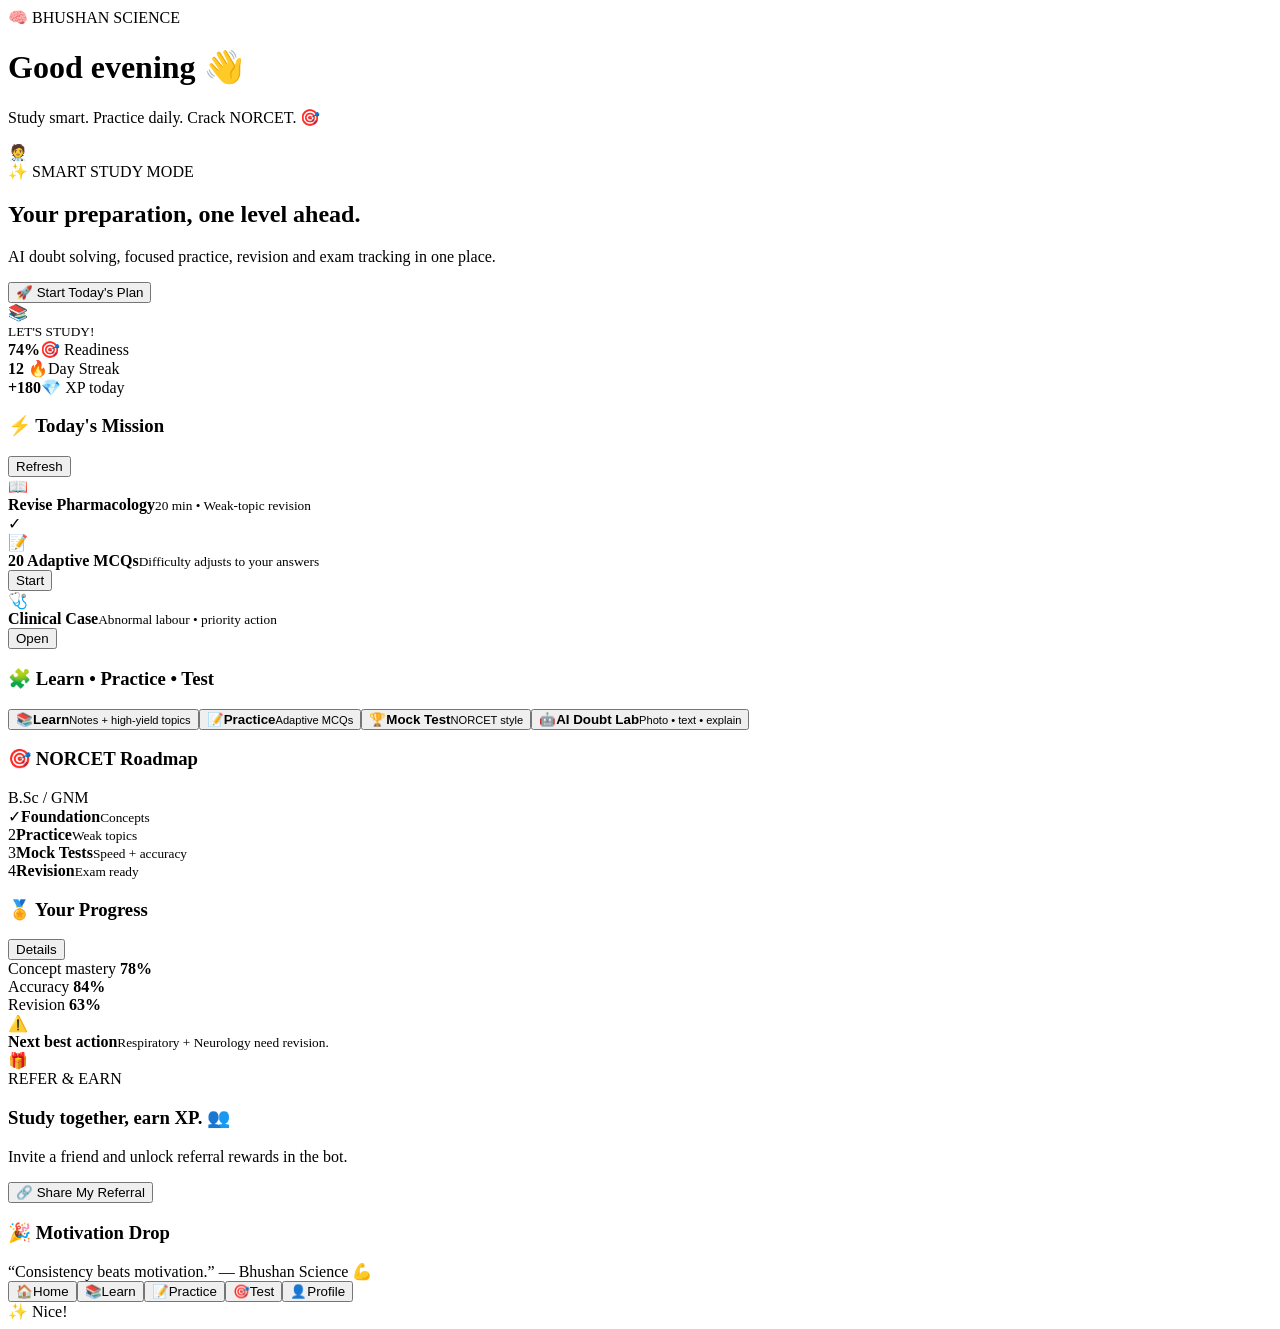
==== webapp/index.html @ 5133aa65 "feat: add advanced Mini App frontend" ====
<!doctype html><html lang="en"><head><meta charset="utf-8"><meta name="viewport" content="width=device-width,initial-scale=1,maximum-scale=1,user-scalable=no,viewport-fit=cover"><meta name="theme-color" content="#111827"><title>Bhushan Science • Smart Study</title><link rel="stylesheet" href="./style.css"><script src="https://telegram.org/js/telegram-web-app.js?63"></script></head><body>
<div class="app-shell"><header class="topbar"><div><div class="eyebrow">🧠 BHUSHAN SCIENCE</div><h1 id="hello">Good evening 👋</h1><p>Study smart. Practice daily. Crack NORCET. 🎯</p></div><div class="avatar-sticker" id="avatar">🧑‍⚕️</div></header><main>
<section class="hero card"><div class="hero-copy"><span class="pill">✨ SMART STUDY MODE</span><h2>Your preparation, <span>one level ahead.</span></h2><p>AI doubt solving, focused practice, revision and exam tracking in one place.</p><button class="primary" data-action="study">🚀 Start Today's Plan</button></div><div class="gif-wrap"><img src="https://tenor.com/n0aozzNlOo2.gif" alt="Study motivation GIF" onerror="this.style.display='none'"><div class="gif-fallback">📚<br><small>LET'S STUDY!</small></div></div></section>
<section class="stats-grid"><div class="stat card"><b>74%</b><span>🎯 Readiness</span></div><div class="stat card"><b>12 🔥</b><span>Day Streak</span></div><div class="stat card"><b id="xp">+180</b><span>💎 XP today</span></div></section>
<section class="section"><div class="section-title"><h3>⚡ Today's Mission</h3><button class="link" data-action="refresh">Refresh</button></div><div class="mission card"><div class="mission-row"><span>📖</span><div><b>Revise Pharmacology</b><small>20 min • Weak-topic revision</small></div><span class="check">✓</span></div><div class="progress"><i style="width:62%"></i></div><div class="mission-row"><span>📝</span><div><b>20 Adaptive MCQs</b><small>Difficulty adjusts to your answers</small></div><button class="mini" data-action="practice">Start</button></div><div class="mission-row"><span>🩺</span><div><b>Clinical Case</b><small>Abnormal labour • priority action</small></div><button class="mini" data-action="case">Open</button></div></div></section>
<section class="section"><div class="section-title"><h3>🧩 Learn • Practice • Test</h3></div><div class="feature-grid"><button class="feature card" data-action="learn"><span>📚</span><b>Learn</b><small>Notes + high-yield topics</small></button><button class="feature card" data-action="practice"><span>📝</span><b>Practice</b><small>Adaptive MCQs</small></button><button class="feature card" data-action="test"><span>🏆</span><b>Mock Test</b><small>NORCET style</small></button><button class="feature card" data-action="ai"><span>🤖</span><b>AI Doubt Lab</b><small>Photo • text • explain</small></button></div></section>
<section class="section"><div class="section-title"><h3>🎯 NORCET Roadmap</h3><span class="pill green">B.Sc / GNM</span></div><div class="roadmap card"><div><span class="done">✓</span><b>Foundation</b><small>Concepts</small></div><div><span class="active">2</span><b>Practice</b><small>Weak topics</small></div><div><span>3</span><b>Mock Tests</b><small>Speed + accuracy</small></div><div><span>4</span><b>Revision</b><small>Exam ready</small></div></div></section>
<section class="section"><div class="section-title"><h3>🏅 Your Progress</h3><button class="link" data-action="analytics">Details</button></div><div class="analytics card"><div><label>Concept mastery <b>78%</b></label><div class="progress"><i style="width:78%"></i></div></div><div><label>Accuracy <b>84%</b></label><div class="progress"><i style="width:84%"></i></div></div><div><label>Revision <b>63%</b></label><div class="progress"><i style="width:63%"></i></div></div><div class="weak"><span>⚠️</span><div><b>Next best action</b><small>Respiratory + Neurology need revision.</small></div></div></div></section>
<section class="section"><div class="referral card"><div class="sticker">🎁</div><div><span class="pill gold">REFER & EARN</span><h3>Study together, earn XP. 👥</h3><p>Invite a friend and unlock referral rewards in the bot.</p><button class="primary" data-action="refer">🔗 Share My Referral</button></div></div></section>
<section class="section"><div class="section-title"><h3>🎉 Motivation Drop</h3></div><div class="quote card">“Consistency beats motivation.” <span>— Bhushan Science 💪</span></div></section></main>
<nav class="bottom-nav"><button class="nav active" data-tab="home">🏠<span>Home</span></button><button class="nav" data-tab="learn">📚<span>Learn</span></button><button class="nav" data-tab="practice">📝<span>Practice</span></button><button class="nav" data-tab="test">🎯<span>Test</span></button><button class="nav" data-tab="profile">👤<span>Profile</span></button></nav></div><div id="toast" class="toast">✨ Nice!</div><script src="./app.js"></script></body></html>
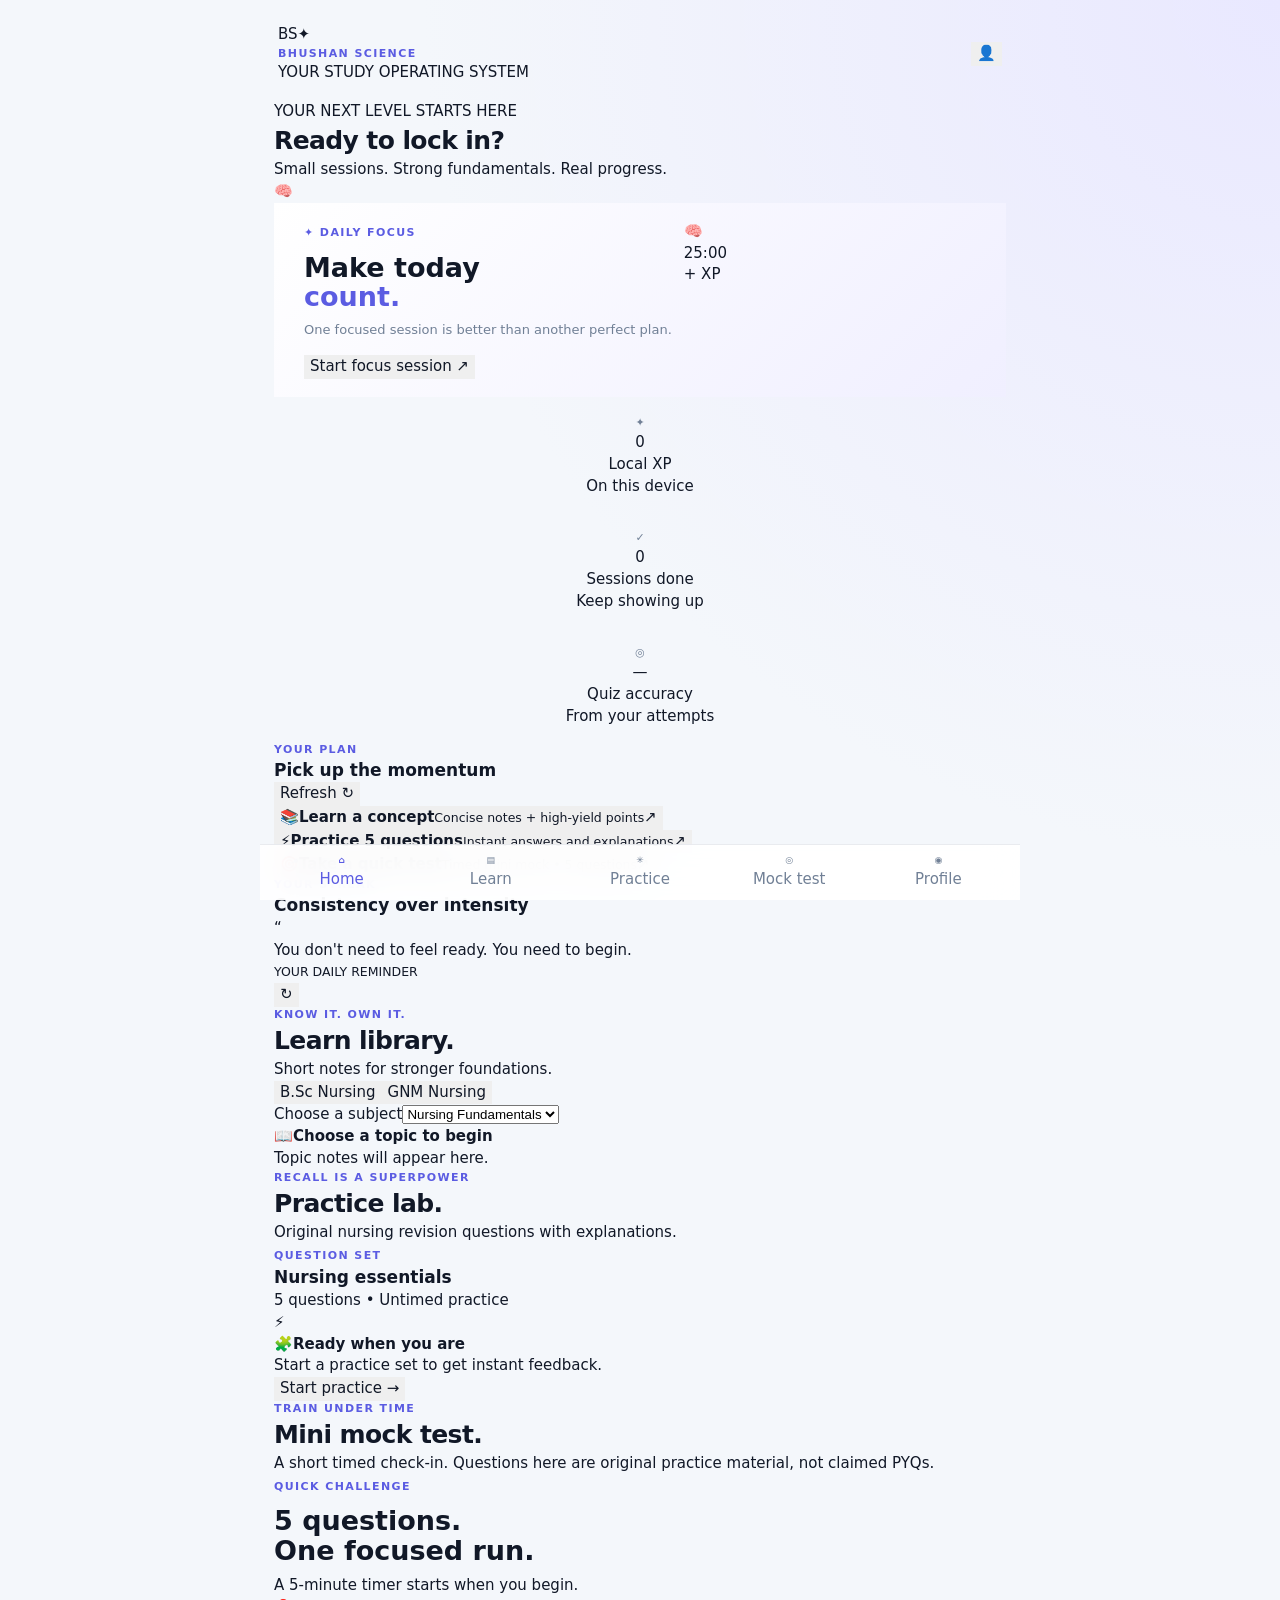
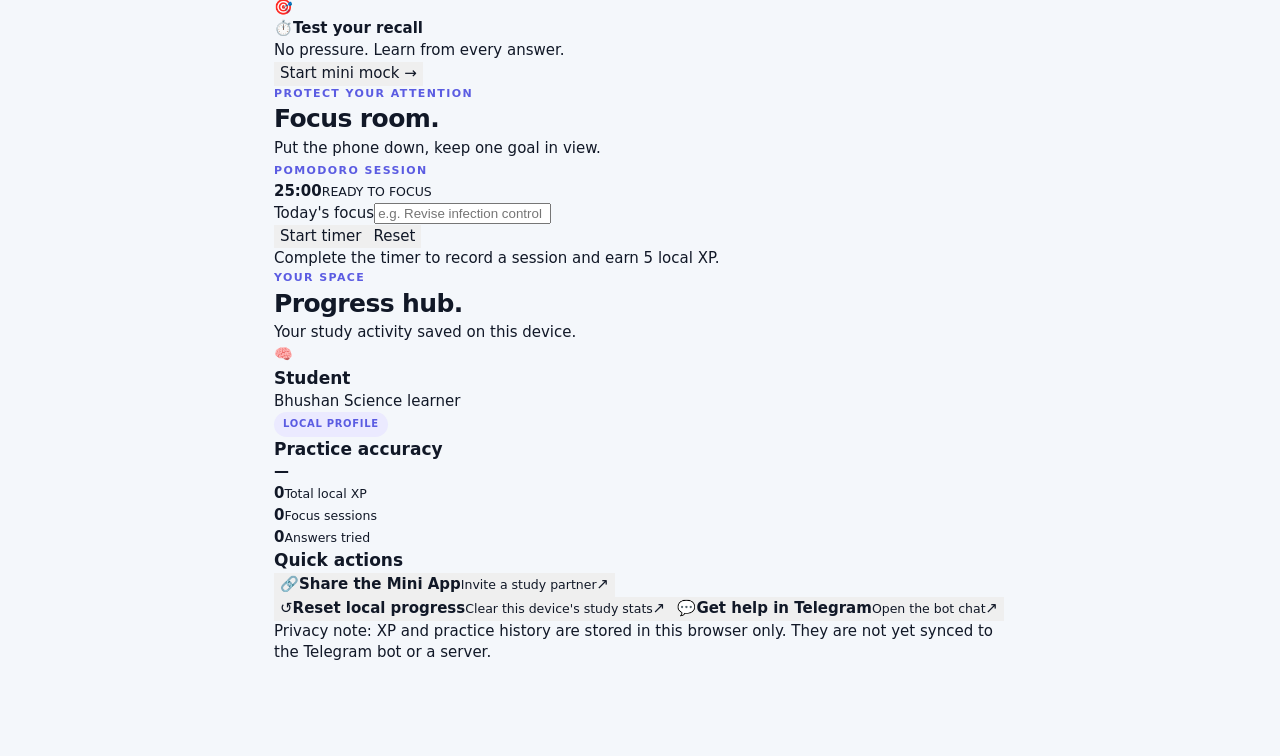
==== commit 7ad907f1: "Redesign Mini App structure for dark English study dashboard" ====
--- a/webapp/index.html
+++ b/webapp/index.html
@@ -1,11 +1,87 @@
-<!doctype html><html lang="en"><head><meta charset="utf-8"><meta name="viewport" content="width=device-width,initial-scale=1,maximum-scale=1,user-scalable=no,viewport-fit=cover"><meta name="theme-color" content="#111827"><title>Bhushan Science • Smart Study</title><link rel="stylesheet" href="./style.css"><script src="https://telegram.org/js/telegram-web-app.js?63"></script></head><body>
-<div class="app-shell"><header class="topbar"><div><div class="eyebrow">🧠 BHUSHAN SCIENCE</div><h1 id="hello">Good evening 👋</h1><p>Study smart. Practice daily. Crack NORCET. 🎯</p></div><div class="avatar-sticker" id="avatar">🧑‍⚕️</div></header><main>
-<section class="hero card"><div class="hero-copy"><span class="pill">✨ SMART STUDY MODE</span><h2>Your preparation, <span>one level ahead.</span></h2><p>AI doubt solving, focused practice, revision and exam tracking in one place.</p><button class="primary" data-action="study">🚀 Start Today's Plan</button></div><div class="gif-wrap"><img src="https://tenor.com/n0aozzNlOo2.gif" alt="Study motivation GIF" onerror="this.style.display='none'"><div class="gif-fallback">📚<br><small>LET'S STUDY!</small></div></div></section>
-<section class="stats-grid"><div class="stat card"><b>74%</b><span>🎯 Readiness</span></div><div class="stat card"><b>12 🔥</b><span>Day Streak</span></div><div class="stat card"><b id="xp">+180</b><span>💎 XP today</span></div></section>
-<section class="section"><div class="section-title"><h3>⚡ Today's Mission</h3><button class="link" data-action="refresh">Refresh</button></div><div class="mission card"><div class="mission-row"><span>📖</span><div><b>Revise Pharmacology</b><small>20 min • Weak-topic revision</small></div><span class="check">✓</span></div><div class="progress"><i style="width:62%"></i></div><div class="mission-row"><span>📝</span><div><b>20 Adaptive MCQs</b><small>Difficulty adjusts to your answers</small></div><button class="mini" data-action="practice">Start</button></div><div class="mission-row"><span>🩺</span><div><b>Clinical Case</b><small>Abnormal labour • priority action</small></div><button class="mini" data-action="case">Open</button></div></div></section>
-<section class="section"><div class="section-title"><h3>🧩 Learn • Practice • Test</h3></div><div class="feature-grid"><button class="feature card" data-action="learn"><span>📚</span><b>Learn</b><small>Notes + high-yield topics</small></button><button class="feature card" data-action="practice"><span>📝</span><b>Practice</b><small>Adaptive MCQs</small></button><button class="feature card" data-action="test"><span>🏆</span><b>Mock Test</b><small>NORCET style</small></button><button class="feature card" data-action="ai"><span>🤖</span><b>AI Doubt Lab</b><small>Photo • text • explain</small></button></div></section>
-<section class="section"><div class="section-title"><h3>🎯 NORCET Roadmap</h3><span class="pill green">B.Sc / GNM</span></div><div class="roadmap card"><div><span class="done">✓</span><b>Foundation</b><small>Concepts</small></div><div><span class="active">2</span><b>Practice</b><small>Weak topics</small></div><div><span>3</span><b>Mock Tests</b><small>Speed + accuracy</small></div><div><span>4</span><b>Revision</b><small>Exam ready</small></div></div></section>
-<section class="section"><div class="section-title"><h3>🏅 Your Progress</h3><button class="link" data-action="analytics">Details</button></div><div class="analytics card"><div><label>Concept mastery <b>78%</b></label><div class="progress"><i style="width:78%"></i></div></div><div><label>Accuracy <b>84%</b></label><div class="progress"><i style="width:84%"></i></div></div><div><label>Revision <b>63%</b></label><div class="progress"><i style="width:63%"></i></div></div><div class="weak"><span>⚠️</span><div><b>Next best action</b><small>Respiratory + Neurology need revision.</small></div></div></div></section>
-<section class="section"><div class="referral card"><div class="sticker">🎁</div><div><span class="pill gold">REFER & EARN</span><h3>Study together, earn XP. 👥</h3><p>Invite a friend and unlock referral rewards in the bot.</p><button class="primary" data-action="refer">🔗 Share My Referral</button></div></div></section>
-<section class="section"><div class="section-title"><h3>🎉 Motivation Drop</h3></div><div class="quote card">“Consistency beats motivation.” <span>— Bhushan Science 💪</span></div></section></main>
-<nav class="bottom-nav"><button class="nav active" data-tab="home">🏠<span>Home</span></button><button class="nav" data-tab="learn">📚<span>Learn</span></button><button class="nav" data-tab="practice">📝<span>Practice</span></button><button class="nav" data-tab="test">🎯<span>Test</span></button><button class="nav" data-tab="profile">👤<span>Profile</span></button></nav></div><div id="toast" class="toast">✨ Nice!</div><script src="./app.js"></script></body></html>+<!doctype html>
+<html lang="en">
+<head>
+  <meta charset="utf-8">
+  <meta name="viewport" content="width=device-width,initial-scale=1,viewport-fit=cover">
+  <meta name="theme-color" content="#090b14">
+  <meta name="description" content="Bhushan Science — focused nursing study, practice and revision.">
+  <title>Bhushan Science • Study OS</title>
+  <link rel="preconnect" href="https://fonts.googleapis.com">
+  <link rel="preconnect" href="https://fonts.gstatic.com" crossorigin>
+  <link href="https://fonts.googleapis.com/css2?family=DM+Sans:wght@400;500;600;700&family=Space+Grotesk:wght@500;600;700&display=swap" rel="stylesheet">
+  <link rel="stylesheet" href="./style.css">
+  <script src="https://telegram.org/js/telegram-web-app.js?63"></script>
+</head>
+<body>
+  <div class="ambient ambient-one"></div><div class="ambient ambient-two"></div>
+  <div class="app-shell">
+    <header class="topbar">
+      <div class="brand"><div class="brand-mark">BS<span>✦</span></div><div><div class="eyebrow">BHUSHAN SCIENCE <span class="live-dot"></span></div><div class="brand-sub">YOUR STUDY OPERATING SYSTEM</div></div></div>
+      <button class="icon-button" id="profile-shortcut" aria-label="Open profile">👤</button>
+    </header>
+    <main>
+      <section class="view active" id="view-home" data-view="home">
+        <div class="welcome-row"><div><p class="muted small" id="today-label">YOUR NEXT LEVEL STARTS HERE</p><h1 id="hello">Ready to lock in?</h1><p class="muted welcome-copy">Small sessions. Strong fundamentals. Real progress.</p></div><div class="avatar" id="avatar">🧠</div></div>
+        <section class="hero panel">
+          <div class="hero-glow"></div><div class="hero-content"><span class="eyebrow accent">✦ DAILY FOCUS</span><h2>Make today<br><span>count.</span></h2><p>One focused session is better than another perfect plan.</p><button class="button button-primary" data-action="focus">Start focus session <span>↗</span></button></div>
+          <div class="hero-art" aria-hidden="true"><div class="orbit orbit-a"></div><div class="orbit orbit-b"></div><div class="brain">🧠</div><div class="art-chip chip-one">25:00</div><div class="art-chip chip-two">+ XP</div></div>
+        </section>
+        <div class="stat-grid">
+          <article class="stat panel"><span class="stat-icon purple">✦</span><div class="stat-value" id="xp-stat">0</div><div class="stat-label">Local XP</div><div class="stat-foot">On this device</div></article>
+          <article class="stat panel"><span class="stat-icon green">✓</span><div class="stat-value" id="sessions-stat">0</div><div class="stat-label">Sessions done</div><div class="stat-foot">Keep showing up</div></article>
+          <article class="stat panel"><span class="stat-icon orange">◎</span><div class="stat-value" id="accuracy-stat">—</div><div class="stat-label">Quiz accuracy</div><div class="stat-foot">From your attempts</div></article>
+        </div>
+        <section class="section-block">
+          <div class="section-heading"><div><p class="eyebrow accent">YOUR PLAN</p><h3>Pick up the momentum</h3></div><button class="text-button" data-action="refresh">Refresh ↻</button></div>
+          <div class="task-list panel">
+            <button class="task-row" data-action="learn"><span class="task-icon">📚</span><span class="task-copy"><strong>Learn a concept</strong><small>Concise notes + high-yield points</small></span><span class="task-arrow">↗</span></button>
+            <button class="task-row" data-action="practice"><span class="task-icon">⚡</span><span class="task-copy"><strong>Practice 5 questions</strong><small>Instant answers and explanations</small></span><span class="task-arrow">↗</span></button>
+            <button class="task-row" data-action="test"><span class="task-icon">🎯</span><span class="task-copy"><strong>Take a quick test</strong><small>Timed mini mock • 5 questions</small></span><span class="task-arrow">↗</span></button>
+          </div>
+        </section>
+        <section class="section-block">
+          <div class="section-heading"><div><p class="eyebrow accent">YOUR STREAK</p><h3>Consistency over intensity</h3></div></div>
+          <div class="week-panel panel" id="week-panel" aria-label="Study activity this week"></div>
+        </section>
+        <section class="quote-panel panel"><span class="quote-mark">“</span><div><p id="quote-text">You don't need to feel ready. You need to begin.</p><small>YOUR DAILY REMINDER</small></div><button class="icon-button compact" id="new-quote" aria-label="New quote">↻</button></section>
+      </section>
+
+      <section class="view" id="view-learn" data-view="learn">
+        <div class="page-heading"><p class="eyebrow accent">KNOW IT. OWN IT.</p><h1>Learn library<span class="title-period">.</span></h1><p class="muted">Short notes for stronger foundations.</p></div>
+        <div class="filter-row" role="group" aria-label="Course"><button class="filter active" data-course="bsc">B.Sc Nursing</button><button class="filter" data-course="gnm">GNM Nursing</button></div>
+        <label class="field-label" for="subject-select">Choose a subject</label><select id="subject-select" class="select-field"><option value="fundamentals">Nursing Fundamentals</option><option value="anatomy">Anatomy & Physiology</option><option value="pharmacology">Pharmacology</option><option value="community">Community Health</option></select>
+        <div class="topic-list" id="topic-list"></div>
+        <div class="note-panel panel" id="lesson-panel"><div class="empty-state"><span>📖</span><strong>Choose a topic to begin</strong><p>Topic notes will appear here.</p></div></div>
+      </section>
+
+      <section class="view" id="view-practice" data-view="practice">
+        <div class="page-heading"><p class="eyebrow accent">RECALL IS A SUPERPOWER</p><h1>Practice lab<span class="title-period">.</span></h1><p class="muted">Original nursing revision questions with explanations.</p></div>
+        <div class="practice-summary panel"><div><span class="eyebrow">QUESTION SET</span><h3 id="quiz-title">Nursing essentials</h3><p class="muted small" id="quiz-subtitle">5 questions • Untimed practice</p></div><span class="practice-emoji">⚡</span></div>
+        <div class="quiz-card panel" id="quiz-card"><div class="empty-state"><span>🧩</span><strong>Ready when you are</strong><p>Start a practice set to get instant feedback.</p><button class="button button-primary" data-action="practice-start">Start practice <span>→</span></button></div></div>
+      </section>
+
+      <section class="view" id="view-test" data-view="test">
+        <div class="page-heading"><p class="eyebrow accent">TRAIN UNDER TIME</p><h1>Mini mock test<span class="title-period">.</span></h1><p class="muted">A short timed check-in. Questions here are original practice material, not claimed PYQs.</p></div>
+        <div class="test-banner panel"><div><span class="eyebrow">QUICK CHALLENGE</span><h2>5 questions.<br>One focused run.</h2><p class="muted">A 5-minute timer starts when you begin.</p></div><div class="test-target">🎯</div></div>
+        <div class="quiz-card panel" id="test-card"><div class="empty-state"><span>⏱️</span><strong>Test your recall</strong><p>No pressure. Learn from every answer.</p><button class="button button-primary" data-action="test-start">Start mini mock <span>→</span></button></div></div>
+      </section>
+
+      <section class="view" id="view-focus" data-view="focus">
+        <div class="page-heading"><p class="eyebrow accent">PROTECT YOUR ATTENTION</p><h1>Focus room<span class="title-period">.</span></h1><p class="muted">Put the phone down, keep one goal in view.</p></div>
+        <div class="focus-panel panel"><span class="eyebrow">POMODORO SESSION</span><div class="timer-ring" id="timer-ring"><div><strong id="timer-display">25:00</strong><small id="timer-status">READY TO FOCUS</small></div></div><label class="field-label" for="focus-goal">Today's focus</label><input id="focus-goal" class="select-field" maxlength="100" placeholder="e.g. Revise infection control"><div class="timer-controls"><button class="button button-primary" id="timer-start">Start timer</button><button class="button button-secondary" id="timer-reset">Reset</button></div><p class="muted small center" id="focus-hint">Complete the timer to record a session and earn 5 local XP.</p></div>
+      </section>
+
+      <section class="view" id="view-profile" data-view="profile">
+        <div class="page-heading"><p class="eyebrow accent">YOUR SPACE</p><h1>Progress hub<span class="title-period">.</span></h1><p class="muted">Your study activity saved on this device.</p></div>
+        <div class="profile-card panel"><div class="profile-avatar" id="profile-avatar">🧠</div><div><h3 id="profile-name">Student</h3><p class="muted small">Bhushan Science learner</p></div><span class="pill">LOCAL PROFILE</span></div>
+        <div class="progress-panel panel"><div class="section-heading"><h3>Practice accuracy</h3><strong id="profile-accuracy">—</strong></div><div class="progress-track"><i id="accuracy-bar" style="width:0%"></i></div><div class="profile-metrics"><div><strong id="profile-xp">0</strong><small>Total local XP</small></div><div><strong id="profile-sessions">0</strong><small>Focus sessions</small></div><div><strong id="profile-answered">0</strong><small>Answers tried</small></div></div></div>
+        <div class="section-block"><div class="section-heading"><h3>Quick actions</h3></div><div class="task-list panel"><button class="task-row" data-action="refer"><span class="task-icon">🔗</span><span class="task-copy"><strong>Share the Mini App</strong><small>Invite a study partner</small></span><span class="task-arrow">↗</span></button><button class="task-row" data-action="reset-progress"><span class="task-icon">↺</span><span class="task-copy"><strong>Reset local progress</strong><small>Clear this device's study stats</small></span><span class="task-arrow">↗</span></button><button class="task-row" data-action="help"><span class="task-icon">💬</span><span class="task-copy"><strong>Get help in Telegram</strong><small>Open the bot chat</small></span><span class="task-arrow">↗</span></button></div></div>
+        <p class="privacy-note">Privacy note: XP and practice history are stored in this browser only. They are not yet synced to the Telegram bot or a server.</p>
+      </section>
+    </main>
+    <nav class="bottom-nav" aria-label="Main navigation"><button class="nav active" data-tab="home"><span>⌂</span><small>Home</small></button><button class="nav" data-tab="learn"><span>▤</span><small>Learn</small></button><button class="nav" data-tab="practice"><span>✳</span><small>Practice</small></button><button class="nav" data-tab="test"><span>◎</span><small>Mock test</small></button><button class="nav" data-tab="profile"><span>◉</span><small>Profile</small></button></nav>
+  </div>
+  <div id="toast" class="toast" role="status" aria-live="polite"></div>
+  <script src="./app.js"></script>
+</body>
+</html>
--- a/webapp/style.css
+++ b/webapp/style.css
@@ -0,0 +1 @@
+:root{--bg:var(--tg-theme-bg-color,#f4f7fb);--card:var(--tg-theme-secondary-bg-color,#fff);--text:var(--tg-theme-text-color,#111827);--muted:var(--tg-theme-hint-color,#718096);--accent:#5b5ce2;--accent2:#7c3aed;--green:#16a34a;--line:rgba(100,116,139,.14)}*{box-sizing:border-box}body{margin:0;background:radial-gradient(circle at 100% 0,#e9e8ff 0,transparent 32%),var(--bg);color:var(--text);font:15px/1.45 system-ui,-apple-system,BlinkMacSystemFont,"Segoe UI",sans-serif}button{font:inherit;border:0;color:inherit}.app-shell{max-width:760px;margin:auto;padding:18px 14px 92px}.topbar{display:flex;justify-content:space-between;align-items:center;gap:12px;padding:6px 4px 18px}.eyebrow{font-size:11px;font-weight:900;letter-spacing:1.4px;color:var(--accent)}h1,h2,h3,p{margin:0}h1{font-size:25px;letter-spacing:-.6px}h2{font-size:27px;line-height:1.08;margin:10px 0}h2 span{color:var(--accent)}h3{font-size:17px}.topbar p{color:var(--muted);margin-top:5px;font-size:13px}.avatar-sticker,.sticker{width:52px;height:52px;display:grid;place-items:center;border-radius:18px;background:linear-gradient(135deg,#eeeaff,#fff);font-size:29px;box-shadow:0 8px 22px #5b5ce222}.card{background:color-mix(in srgb,var(--card) 94%,transparent);border:1px solid var(--line);border-radius:22px;box-shadow:0 10px 30px rgba(30,41,59,.06)}.hero{padding:18px;display:flex;gap:12px;overflow:hidden;background:linear-gradient(135deg,#fff,#f0efff)}.hero-copy{flex:1}.hero p{color:var(--muted);margin:9px 0 15px;font-size:13px}.pill{display:inline-flex;padding:5px 9px;border-radius:99px;background:#ebeaff;color:var(--accent);font-size:10px;font-weight:900;letter-spacing:.7px}.pill.green{background:#dcfce7;color:#15803d}.pill.gold{background:#fff3cf;color:#a16207}.primary{background:linear-gradient(135deg,var(--accent),var(--accent2));color:#fff;padding:11px 14px;border-radius:13px;font-weight:800;box-shadow:0 8px 18px #5b5ce233}.mini{background:#eef2ff;color:#4f46e5;padding:8px 10px;border-radius:11px;font-weight:800}.gif-wrap{width:108px;min-width:108px;height:145px;border-radius:18px;overflow:hidden;background:#eeeaff;display:grid;place-items:center}.gif-wrap img{width:100%;height:100%;object-fit:cover}.gif-fallback{font-size:42px;text-align:center}.gif-fallback small{font-size:9px;font-weight:900}.stats-grid{display:grid;grid-template-columns:repeat(3,1fr);gap:9px;margin:12px 0}.stat{padding:14px 10px;text-align:center}.stat b{font-size:20px;display:block}.stat span{font-size:11px;color:var(--muted)}.section{margin-top:19px}.section-title{display:flex;justify-content:space-between;align-items:center;margin:0 2px 9px}.link{background:none;color:var(--accent);font-weight:800;font-size:12px}.mission{padding:13px}.mission-row{display:flex;align-items:center;gap:10px;padding:10px 2px}.mission-row>span:first-child{font-size:23px;width:30px}.mission-row div{flex:1}.mission-row b{display:block;font-size:13px}.mission-row small,.feature small,.roadmap small,.weak small{display:block;color:var(--muted);font-size:11px}.check{color:var(--green);font-weight:900}.progress{height:7px;border-radius:99px;background:#e7eaf0;overflow:hidden}.progress i{display:block;height:100%;border-radius:99px;background:linear-gradient(90deg,var(--accent),#9b5cff)}.feature-grid{display:grid;grid-template-columns:1fr 1fr;gap:10px}.feature{padding:15px;text-align:left}.feature span{font-size:25px;display:block;margin-bottom:8px}.roadmap{display:grid;grid-template-columns:repeat(4,1fr);padding:15px 8px;gap:4px}.roadmap>div{text-align:center}.roadmap span{display:grid;place-items:center;width:34px;height:34px;margin:0 auto 7px;border-radius:50%;background:#eef2f7;color:var(--muted);font-weight:900}.roadmap .done{background:#dcfce7;color:var(--green)}.roadmap .active{background:#e9e8ff;color:var(--accent)}.analytics{padding:15px}.analytics>div:not(.weak){margin-bottom:12px}.analytics label{display:flex;justify-content:space-between;font-size:12px;margin-bottom:5px}.weak{display:flex;gap:9px;padding:10px;border-radius:14px;background:#fff7ed}.weak span{font-size:20px}.referral{display:flex;gap:13px;padding:17px;background:linear-gradient(135deg,#fff8e5,#fff)}.referral h3{margin:7px 0 4px}.referral p{font-size:12px;color:var(--muted);margin-bottom:11px}.quote{padding:18px;font-size:16px;font-weight:800}.quote span{display:block;font-size:11px;color:var(--muted);margin-top:8px}.bottom-nav{position:fixed;left:50%;bottom:0;transform:translateX(-50%);width:min(760px,100%);display:grid;grid-template-columns:repeat(5,1fr);padding:8px 7px calc(8px + env(safe-area-inset-bottom));background:color-mix(in srgb,var(--card) 92%,transparent);backdrop-filter:blur(16px);border-top:1px solid var(--line);z-index:5}.nav{background:none;display:grid;gap:2px;place-items:center;color:var(--muted);font-size:18px}.nav span{font-size:9px;font-weight:700}.nav.active{color:var(--accent)}.toast{position:fixed;left:50%;bottom:84px;transform:translate(-50%,15px);background:#111827;color:#fff;padding:10px 15px;border-radius:99px;font-size:12px;opacity:0;pointer-events:none;transition:.25s;z-index:8}.toast.show{opacity:1;transform:translate(-50%,0)}@media(max-width:390px){h2{font-size:23px}.gif-wrap{width:88px;min-width:88px;height:128px}.roadmap small{font-size:9px}}
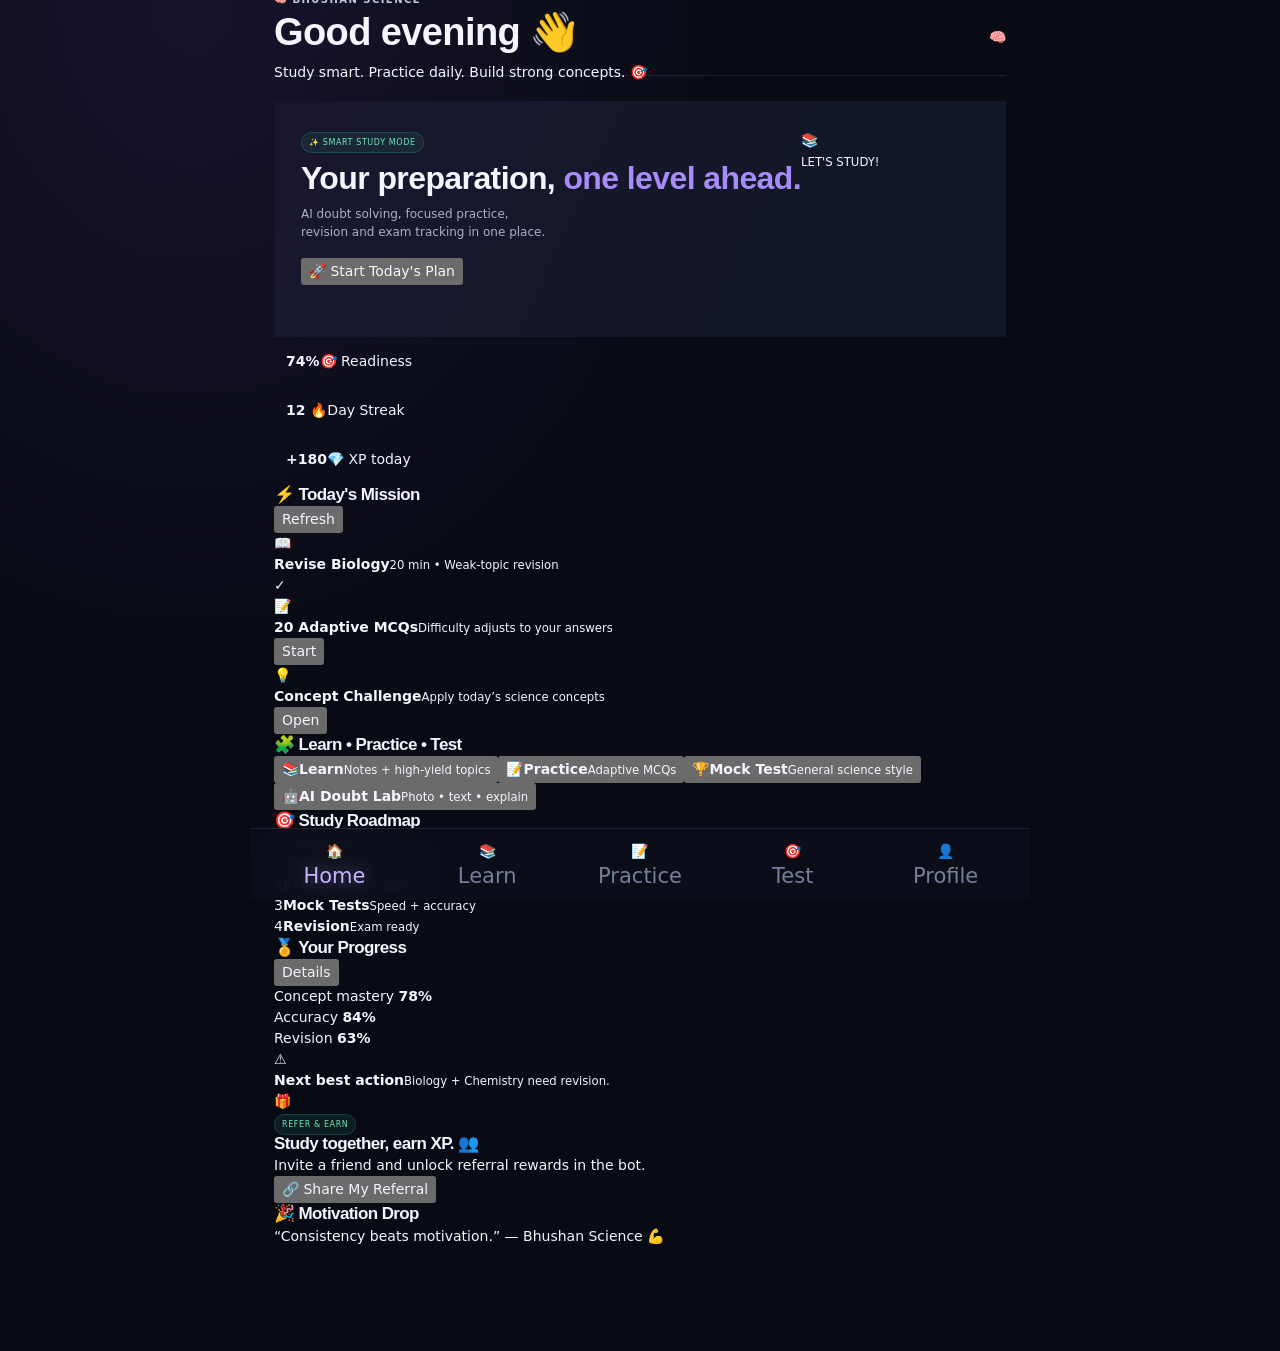
==== commit b10b0f7d: "Remove nursing references from Mini App and project docs" ====
--- a/webapp/index.html
+++ b/webapp/index.html
@@ -1,87 +1,11 @@
-<!doctype html>
-<html lang="en">
-<head>
-  <meta charset="utf-8">
-  <meta name="viewport" content="width=device-width,initial-scale=1,viewport-fit=cover">
-  <meta name="theme-color" content="#090b14">
-  <meta name="description" content="Bhushan Science — focused nursing study, practice and revision.">
-  <title>Bhushan Science • Study OS</title>
-  <link rel="preconnect" href="https://fonts.googleapis.com">
-  <link rel="preconnect" href="https://fonts.gstatic.com" crossorigin>
-  <link href="https://fonts.googleapis.com/css2?family=DM+Sans:wght@400;500;600;700&family=Space+Grotesk:wght@500;600;700&display=swap" rel="stylesheet">
-  <link rel="stylesheet" href="./style.css">
-  <script src="https://telegram.org/js/telegram-web-app.js?63"></script>
-</head>
-<body>
-  <div class="ambient ambient-one"></div><div class="ambient ambient-two"></div>
-  <div class="app-shell">
-    <header class="topbar">
-      <div class="brand"><div class="brand-mark">BS<span>✦</span></div><div><div class="eyebrow">BHUSHAN SCIENCE <span class="live-dot"></span></div><div class="brand-sub">YOUR STUDY OPERATING SYSTEM</div></div></div>
-      <button class="icon-button" id="profile-shortcut" aria-label="Open profile">👤</button>
-    </header>
-    <main>
-      <section class="view active" id="view-home" data-view="home">
-        <div class="welcome-row"><div><p class="muted small" id="today-label">YOUR NEXT LEVEL STARTS HERE</p><h1 id="hello">Ready to lock in?</h1><p class="muted welcome-copy">Small sessions. Strong fundamentals. Real progress.</p></div><div class="avatar" id="avatar">🧠</div></div>
-        <section class="hero panel">
-          <div class="hero-glow"></div><div class="hero-content"><span class="eyebrow accent">✦ DAILY FOCUS</span><h2>Make today<br><span>count.</span></h2><p>One focused session is better than another perfect plan.</p><button class="button button-primary" data-action="focus">Start focus session <span>↗</span></button></div>
-          <div class="hero-art" aria-hidden="true"><div class="orbit orbit-a"></div><div class="orbit orbit-b"></div><div class="brain">🧠</div><div class="art-chip chip-one">25:00</div><div class="art-chip chip-two">+ XP</div></div>
-        </section>
-        <div class="stat-grid">
-          <article class="stat panel"><span class="stat-icon purple">✦</span><div class="stat-value" id="xp-stat">0</div><div class="stat-label">Local XP</div><div class="stat-foot">On this device</div></article>
-          <article class="stat panel"><span class="stat-icon green">✓</span><div class="stat-value" id="sessions-stat">0</div><div class="stat-label">Sessions done</div><div class="stat-foot">Keep showing up</div></article>
-          <article class="stat panel"><span class="stat-icon orange">◎</span><div class="stat-value" id="accuracy-stat">—</div><div class="stat-label">Quiz accuracy</div><div class="stat-foot">From your attempts</div></article>
-        </div>
-        <section class="section-block">
-          <div class="section-heading"><div><p class="eyebrow accent">YOUR PLAN</p><h3>Pick up the momentum</h3></div><button class="text-button" data-action="refresh">Refresh ↻</button></div>
-          <div class="task-list panel">
-            <button class="task-row" data-action="learn"><span class="task-icon">📚</span><span class="task-copy"><strong>Learn a concept</strong><small>Concise notes + high-yield points</small></span><span class="task-arrow">↗</span></button>
-            <button class="task-row" data-action="practice"><span class="task-icon">⚡</span><span class="task-copy"><strong>Practice 5 questions</strong><small>Instant answers and explanations</small></span><span class="task-arrow">↗</span></button>
-            <button class="task-row" data-action="test"><span class="task-icon">🎯</span><span class="task-copy"><strong>Take a quick test</strong><small>Timed mini mock • 5 questions</small></span><span class="task-arrow">↗</span></button>
-          </div>
-        </section>
-        <section class="section-block">
-          <div class="section-heading"><div><p class="eyebrow accent">YOUR STREAK</p><h3>Consistency over intensity</h3></div></div>
-          <div class="week-panel panel" id="week-panel" aria-label="Study activity this week"></div>
-        </section>
-        <section class="quote-panel panel"><span class="quote-mark">“</span><div><p id="quote-text">You don't need to feel ready. You need to begin.</p><small>YOUR DAILY REMINDER</small></div><button class="icon-button compact" id="new-quote" aria-label="New quote">↻</button></section>
-      </section>
-
-      <section class="view" id="view-learn" data-view="learn">
-        <div class="page-heading"><p class="eyebrow accent">KNOW IT. OWN IT.</p><h1>Learn library<span class="title-period">.</span></h1><p class="muted">Short notes for stronger foundations.</p></div>
-        <div class="filter-row" role="group" aria-label="Course"><button class="filter active" data-course="bsc">B.Sc Nursing</button><button class="filter" data-course="gnm">GNM Nursing</button></div>
-        <label class="field-label" for="subject-select">Choose a subject</label><select id="subject-select" class="select-field"><option value="fundamentals">Nursing Fundamentals</option><option value="anatomy">Anatomy & Physiology</option><option value="pharmacology">Pharmacology</option><option value="community">Community Health</option></select>
-        <div class="topic-list" id="topic-list"></div>
-        <div class="note-panel panel" id="lesson-panel"><div class="empty-state"><span>📖</span><strong>Choose a topic to begin</strong><p>Topic notes will appear here.</p></div></div>
-      </section>
-
-      <section class="view" id="view-practice" data-view="practice">
-        <div class="page-heading"><p class="eyebrow accent">RECALL IS A SUPERPOWER</p><h1>Practice lab<span class="title-period">.</span></h1><p class="muted">Original nursing revision questions with explanations.</p></div>
-        <div class="practice-summary panel"><div><span class="eyebrow">QUESTION SET</span><h3 id="quiz-title">Nursing essentials</h3><p class="muted small" id="quiz-subtitle">5 questions • Untimed practice</p></div><span class="practice-emoji">⚡</span></div>
-        <div class="quiz-card panel" id="quiz-card"><div class="empty-state"><span>🧩</span><strong>Ready when you are</strong><p>Start a practice set to get instant feedback.</p><button class="button button-primary" data-action="practice-start">Start practice <span>→</span></button></div></div>
-      </section>
-
-      <section class="view" id="view-test" data-view="test">
-        <div class="page-heading"><p class="eyebrow accent">TRAIN UNDER TIME</p><h1>Mini mock test<span class="title-period">.</span></h1><p class="muted">A short timed check-in. Questions here are original practice material, not claimed PYQs.</p></div>
-        <div class="test-banner panel"><div><span class="eyebrow">QUICK CHALLENGE</span><h2>5 questions.<br>One focused run.</h2><p class="muted">A 5-minute timer starts when you begin.</p></div><div class="test-target">🎯</div></div>
-        <div class="quiz-card panel" id="test-card"><div class="empty-state"><span>⏱️</span><strong>Test your recall</strong><p>No pressure. Learn from every answer.</p><button class="button button-primary" data-action="test-start">Start mini mock <span>→</span></button></div></div>
-      </section>
-
-      <section class="view" id="view-focus" data-view="focus">
-        <div class="page-heading"><p class="eyebrow accent">PROTECT YOUR ATTENTION</p><h1>Focus room<span class="title-period">.</span></h1><p class="muted">Put the phone down, keep one goal in view.</p></div>
-        <div class="focus-panel panel"><span class="eyebrow">POMODORO SESSION</span><div class="timer-ring" id="timer-ring"><div><strong id="timer-display">25:00</strong><small id="timer-status">READY TO FOCUS</small></div></div><label class="field-label" for="focus-goal">Today's focus</label><input id="focus-goal" class="select-field" maxlength="100" placeholder="e.g. Revise infection control"><div class="timer-controls"><button class="button button-primary" id="timer-start">Start timer</button><button class="button button-secondary" id="timer-reset">Reset</button></div><p class="muted small center" id="focus-hint">Complete the timer to record a session and earn 5 local XP.</p></div>
-      </section>
-
-      <section class="view" id="view-profile" data-view="profile">
-        <div class="page-heading"><p class="eyebrow accent">YOUR SPACE</p><h1>Progress hub<span class="title-period">.</span></h1><p class="muted">Your study activity saved on this device.</p></div>
-        <div class="profile-card panel"><div class="profile-avatar" id="profile-avatar">🧠</div><div><h3 id="profile-name">Student</h3><p class="muted small">Bhushan Science learner</p></div><span class="pill">LOCAL PROFILE</span></div>
-        <div class="progress-panel panel"><div class="section-heading"><h3>Practice accuracy</h3><strong id="profile-accuracy">—</strong></div><div class="progress-track"><i id="accuracy-bar" style="width:0%"></i></div><div class="profile-metrics"><div><strong id="profile-xp">0</strong><small>Total local XP</small></div><div><strong id="profile-sessions">0</strong><small>Focus sessions</small></div><div><strong id="profile-answered">0</strong><small>Answers tried</small></div></div></div>
-        <div class="section-block"><div class="section-heading"><h3>Quick actions</h3></div><div class="task-list panel"><button class="task-row" data-action="refer"><span class="task-icon">🔗</span><span class="task-copy"><strong>Share the Mini App</strong><small>Invite a study partner</small></span><span class="task-arrow">↗</span></button><button class="task-row" data-action="reset-progress"><span class="task-icon">↺</span><span class="task-copy"><strong>Reset local progress</strong><small>Clear this device's study stats</small></span><span class="task-arrow">↗</span></button><button class="task-row" data-action="help"><span class="task-icon">💬</span><span class="task-copy"><strong>Get help in Telegram</strong><small>Open the bot chat</small></span><span class="task-arrow">↗</span></button></div></div>
-        <p class="privacy-note">Privacy note: XP and practice history are stored in this browser only. They are not yet synced to the Telegram bot or a server.</p>
-      </section>
-    </main>
-    <nav class="bottom-nav" aria-label="Main navigation"><button class="nav active" data-tab="home"><span>⌂</span><small>Home</small></button><button class="nav" data-tab="learn"><span>▤</span><small>Learn</small></button><button class="nav" data-tab="practice"><span>✳</span><small>Practice</small></button><button class="nav" data-tab="test"><span>◎</span><small>Mock test</small></button><button class="nav" data-tab="profile"><span>◉</span><small>Profile</small></button></nav>
-  </div>
-  <div id="toast" class="toast" role="status" aria-live="polite"></div>
-  <script src="./app.js"></script>
-</body>
-</html>+<!doctype html><html lang="en"><head><meta charset="utf-8"><meta name="viewport" content="width=device-width,initial-scale=1,maximum-scale=1,user-scalable=no,viewport-fit=cover"><meta name="theme-color" content="#111827"><title>Bhushan Science • Smart Study</title><link rel="stylesheet" href="./style.css"><script src="https://telegram.org/js/telegram-web-app.js?63"></script></head><body>
+<div class="app-shell"><header class="topbar"><div><div class="eyebrow">🧠 BHUSHAN SCIENCE</div><h1 id="hello">Good evening 👋</h1><p>Study smart. Practice daily. Build strong concepts. 🎯</p></div><div class="avatar-sticker" id="avatar">🧠</div></header><main>
+<section class="hero card"><div class="hero-copy"><span class="pill">✨ SMART STUDY MODE</span><h2>Your preparation, <span>one level ahead.</span></h2><p>AI doubt solving, focused practice, revision and exam tracking in one place.</p><button class="primary" data-action="study">🚀 Start Today's Plan</button></div><div class="gif-wrap"><img src="https://tenor.com/n0aozzNlOo2.gif" alt="Study motivation GIF" onerror="this.style.display='none'"><div class="gif-fallback">📚<br><small>LET'S STUDY!</small></div></div></section>
+<section class="stats-grid"><div class="stat card"><b>74%</b><span>🎯 Readiness</span></div><div class="stat card"><b>12 🔥</b><span>Day Streak</span></div><div class="stat card"><b id="xp">+180</b><span>💎 XP today</span></div></section>
+<section class="section"><div class="section-title"><h3>⚡ Today's Mission</h3><button class="link" data-action="refresh">Refresh</button></div><div class="mission card"><div class="mission-row"><span>📖</span><div><b>Revise Biology</b><small>20 min • Weak-topic revision</small></div><span class="check">✓</span></div><div class="progress"><i style="width:62%"></i></div><div class="mission-row"><span>📝</span><div><b>20 Adaptive MCQs</b><small>Difficulty adjusts to your answers</small></div><button class="mini" data-action="practice">Start</button></div><div class="mission-row"><span>💡</span><div><b>Concept Challenge</b><small>Apply today’s science concepts</small></div><button class="mini" data-action="concept">Open</button></div></div></section>
+<section class="section"><div class="section-title"><h3>🧩 Learn • Practice • Test</h3></div><div class="feature-grid"><button class="feature card" data-action="learn"><span>📚</span><b>Learn</b><small>Notes + high-yield topics</small></button><button class="feature card" data-action="practice"><span>📝</span><b>Practice</b><small>Adaptive MCQs</small></button><button class="feature card" data-action="test"><span>🏆</span><b>Mock Test</b><small>General science style</small></button><button class="feature card" data-action="ai"><span>🤖</span><b>AI Doubt Lab</b><small>Photo • text • explain</small></button></div></section>
+<section class="section"><div class="section-title"><h3>🎯 Study Roadmap</h3><span class="pill green">General Science</span></div><div class="roadmap card"><div><span class="done">✓</span><b>Foundation</b><small>Concepts</small></div><div><span class="active">2</span><b>Practice</b><small>Weak topics</small></div><div><span>3</span><b>Mock Tests</b><small>Speed + accuracy</small></div><div><span>4</span><b>Revision</b><small>Exam ready</small></div></div></section>
+<section class="section"><div class="section-title"><h3>🏅 Your Progress</h3><button class="link" data-action="analytics">Details</button></div><div class="analytics card"><div><label>Concept mastery <b>78%</b></label><div class="progress"><i style="width:78%"></i></div></div><div><label>Accuracy <b>84%</b></label><div class="progress"><i style="width:84%"></i></div></div><div><label>Revision <b>63%</b></label><div class="progress"><i style="width:63%"></i></div></div><div class="weak"><span>⚠️</span><div><b>Next best action</b><small>Biology + Chemistry need revision.</small></div></div></div></section>
+<section class="section"><div class="referral card"><div class="sticker">🎁</div><div><span class="pill gold">REFER & EARN</span><h3>Study together, earn XP. 👥</h3><p>Invite a friend and unlock referral rewards in the bot.</p><button class="primary" data-action="refer">🔗 Share My Referral</button></div></div></section>
+<section class="section"><div class="section-title"><h3>🎉 Motivation Drop</h3></div><div class="quote card">“Consistency beats motivation.” <span>— Bhushan Science 💪</span></div></section></main>
+<nav class="bottom-nav"><button class="nav active" data-tab="home">🏠<span>Home</span></button><button class="nav" data-tab="learn">📚<span>Learn</span></button><button class="nav" data-tab="practice">📝<span>Practice</span></button><button class="nav" data-tab="test">🎯<span>Test</span></button><button class="nav" data-tab="profile">👤<span>Profile</span></button></nav></div><div id="toast" class="toast">✨ Nice!</div><script src="./app.js"></script></body></html>
--- a/webapp/style.css
+++ b/webapp/style.css
@@ -1 +1 @@
-:root{--bg:var(--tg-theme-bg-color,#f4f7fb);--card:var(--tg-theme-secondary-bg-color,#fff);--text:var(--tg-theme-text-color,#111827);--muted:var(--tg-theme-hint-color,#718096);--accent:#5b5ce2;--accent2:#7c3aed;--green:#16a34a;--line:rgba(100,116,139,.14)}*{box-sizing:border-box}body{margin:0;background:radial-gradient(circle at 100% 0,#e9e8ff 0,transparent 32%),var(--bg);color:var(--text);font:15px/1.45 system-ui,-apple-system,BlinkMacSystemFont,"Segoe UI",sans-serif}button{font:inherit;border:0;color:inherit}.app-shell{max-width:760px;margin:auto;padding:18px 14px 92px}.topbar{display:flex;justify-content:space-between;align-items:center;gap:12px;padding:6px 4px 18px}.eyebrow{font-size:11px;font-weight:900;letter-spacing:1.4px;color:var(--accent)}h1,h2,h3,p{margin:0}h1{font-size:25px;letter-spacing:-.6px}h2{font-size:27px;line-height:1.08;margin:10px 0}h2 span{color:var(--accent)}h3{font-size:17px}.topbar p{color:var(--muted);margin-top:5px;font-size:13px}.avatar-sticker,.sticker{width:52px;height:52px;display:grid;place-items:center;border-radius:18px;background:linear-gradient(135deg,#eeeaff,#fff);font-size:29px;box-shadow:0 8px 22px #5b5ce222}.card{background:color-mix(in srgb,var(--card) 94%,transparent);border:1px solid var(--line);border-radius:22px;box-shadow:0 10px 30px rgba(30,41,59,.06)}.hero{padding:18px;display:flex;gap:12px;overflow:hidden;background:linear-gradient(135deg,#fff,#f0efff)}.hero-copy{flex:1}.hero p{color:var(--muted);margin:9px 0 15px;font-size:13px}.pill{display:inline-flex;padding:5px 9px;border-radius:99px;background:#ebeaff;color:var(--accent);font-size:10px;font-weight:900;letter-spacing:.7px}.pill.green{background:#dcfce7;color:#15803d}.pill.gold{background:#fff3cf;color:#a16207}.primary{background:linear-gradient(135deg,var(--accent),var(--accent2));color:#fff;padding:11px 14px;border-radius:13px;font-weight:800;box-shadow:0 8px 18px #5b5ce233}.mini{background:#eef2ff;color:#4f46e5;padding:8px 10px;border-radius:11px;font-weight:800}.gif-wrap{width:108px;min-width:108px;height:145px;border-radius:18px;overflow:hidden;background:#eeeaff;display:grid;place-items:center}.gif-wrap img{width:100%;height:100%;object-fit:cover}.gif-fallback{font-size:42px;text-align:center}.gif-fallback small{font-size:9px;font-weight:900}.stats-grid{display:grid;grid-template-columns:repeat(3,1fr);gap:9px;margin:12px 0}.stat{padding:14px 10px;text-align:center}.stat b{font-size:20px;display:block}.stat span{font-size:11px;color:var(--muted)}.section{margin-top:19px}.section-title{display:flex;justify-content:space-between;align-items:center;margin:0 2px 9px}.link{background:none;color:var(--accent);font-weight:800;font-size:12px}.mission{padding:13px}.mission-row{display:flex;align-items:center;gap:10px;padding:10px 2px}.mission-row>span:first-child{font-size:23px;width:30px}.mission-row div{flex:1}.mission-row b{display:block;font-size:13px}.mission-row small,.feature small,.roadmap small,.weak small{display:block;color:var(--muted);font-size:11px}.check{color:var(--green);font-weight:900}.progress{height:7px;border-radius:99px;background:#e7eaf0;overflow:hidden}.progress i{display:block;height:100%;border-radius:99px;background:linear-gradient(90deg,var(--accent),#9b5cff)}.feature-grid{display:grid;grid-template-columns:1fr 1fr;gap:10px}.feature{padding:15px;text-align:left}.feature span{font-size:25px;display:block;margin-bottom:8px}.roadmap{display:grid;grid-template-columns:repeat(4,1fr);padding:15px 8px;gap:4px}.roadmap>div{text-align:center}.roadmap span{display:grid;place-items:center;width:34px;height:34px;margin:0 auto 7px;border-radius:50%;background:#eef2f7;color:var(--muted);font-weight:900}.roadmap .done{background:#dcfce7;color:var(--green)}.roadmap .active{background:#e9e8ff;color:var(--accent)}.analytics{padding:15px}.analytics>div:not(.weak){margin-bottom:12px}.analytics label{display:flex;justify-content:space-between;font-size:12px;margin-bottom:5px}.weak{display:flex;gap:9px;padding:10px;border-radius:14px;background:#fff7ed}.weak span{font-size:20px}.referral{display:flex;gap:13px;padding:17px;background:linear-gradient(135deg,#fff8e5,#fff)}.referral h3{margin:7px 0 4px}.referral p{font-size:12px;color:var(--muted);margin-bottom:11px}.quote{padding:18px;font-size:16px;font-weight:800}.quote span{display:block;font-size:11px;color:var(--muted);margin-top:8px}.bottom-nav{position:fixed;left:50%;bottom:0;transform:translateX(-50%);width:min(760px,100%);display:grid;grid-template-columns:repeat(5,1fr);padding:8px 7px calc(8px + env(safe-area-inset-bottom));background:color-mix(in srgb,var(--card) 92%,transparent);backdrop-filter:blur(16px);border-top:1px solid var(--line);z-index:5}.nav{background:none;display:grid;gap:2px;place-items:center;color:var(--muted);font-size:18px}.nav span{font-size:9px;font-weight:700}.nav.active{color:var(--accent)}.toast{position:fixed;left:50%;bottom:84px;transform:translate(-50%,15px);background:#111827;color:#fff;padding:10px 15px;border-radius:99px;font-size:12px;opacity:0;pointer-events:none;transition:.25s;z-index:8}.toast.show{opacity:1;transform:translate(-50%,0)}@media(max-width:390px){h2{font-size:23px}.gif-wrap{width:88px;min-width:88px;height:128px}.roadmap small{font-size:9px}}+:root{color-scheme:dark;--bg:#090b14;--panel:#111522;--panel2:#171c2d;--text:#f4f5ff;--muted:#8f97b0;--line:rgba(167,180,225,.13);--purple:#a78bfa;--purple2:#7557ff;--cyan:#6ee7f9;--green:#6ee7b7;--orange:#ffbd7a;--radius:22px}*{box-sizing:border-box}html{scroll-behavior:smooth}body{margin:0;min-height:100vh;background:radial-gradient(ellipse at 15% 0%,#17142e 0,transparent 34%),var(--bg);color:var(--text);font:14px/1.5 "DM Sans",system-ui,sans-serif;-webkit-font-smoothing:antialiased}button,input,select{font:inherit}button{cursor:pointer;color:inherit}button:focus-visible,input:focus-visible,select:focus-visible{outline:2px solid var(--cyan);outline-offset:3px}.ambient{position:fixed;pointer-events:none;filter:blur(80px);opacity:.12;border-radius:50%;z-index:-1}.ambient-one{width:230px;height:230px;background:#7c3aed;top:160px;right:-100px}.ambient-two{width:200px;height:200px;background:#0e7490;bottom:100px;left:-120px}.app-shell{width:min(100%,780px);margin:0 auto;padding:0 17px calc(104px + env(safe-area-inset-bottom))}.topbar{height:76px;display:flex;align-items:center;justify-content:space-between;border-bottom:1px solid var(--line);margin-bottom:25px}.brand{display:flex;align-items:center;gap:11px}.brand-mark{width:38px;height:38px;display:grid;place-items:center;border-radius:13px;background:linear-gradient(145deg,#a78bfa,#6250e9);font:700 14px "Space Grotesk",sans-serif;box-shadow:0 5px 22px #8b5cf633}.brand-mark span{font-size:9px;align-self:start;margin:5px 0 0 -3px}.eyebrow{font-size:10px;letter-spacing:1.45px;font-weight:700;color:#c3c8dd}.brand-sub{font-size:9px;letter-spacing:1.1px;color:var(--muted);margin-top:2px}.live-dot{display:inline-block;width:6px;height:6px;background:var(--green);border-radius:50%;margin-left:4px;box-shadow:0 0 10px #6ee7b7}.icon-button{width:39px;height:39px;display:grid;place-items:center;border:1px solid var(--line);border-radius:13px;background:#171b2b;font-size:17px}.icon-button.compact{width:32px;height:32px;border-radius:10px;background:transparent}.view{display:none;animation:rise .25s ease}.view.active{display:block}@keyframes rise{from{opacity:.35;transform:translateY(5px)}to{opacity:1;transform:none}}h1,h2,h3,p{margin:0}h1,h2,h3{font-family:"Space Grotesk","DM Sans",sans-serif;letter-spacing:-.6px}h1{font-size:clamp(28px,6vw,38px);line-height:1.1;margin:5px 0 9px}h2{font-size:32px;line-height:1.08}h3{font-size:17px;line-height:1.3}.title-period{color:var(--purple)}.muted{color:var(--muted)}.small{font-size:11px}.center{text-align:center}.accent{color:var(--purple)}.welcome-row{display:flex;justify-content:space-between;align-items:center;gap:12px;margin:0 1px 19px}.welcome-copy{font-size:12px}.avatar{width:52px;height:52px;flex-shrink:0;display:grid;place-items:center;border:1px solid #a78bfa3b;border-radius:17px;background:linear-gradient(145deg,#292348,#171b2d);font-size:25px}.panel{border:1px solid var(--line);border-radius:var(--radius);background:linear-gradient(145deg,rgba(22,27,44,.96),rgba(15,19,31,.96));box-shadow:0 12px 38px rgba(0,0,0,.13)}.hero{position:relative;display:flex;min-height:236px;overflow:hidden;padding:24px 20px;background:linear-gradient(115deg,#19172f,#121727 72%)}.hero-glow{position:absolute;width:220px;height:220px;border-radius:50%;right:-25px;top:-80px;background:#7455f82b;filter:blur(12px)}.hero-content{position:relative;z-index:1;max-width:63%}.hero h2{margin:10px 0 9px}.hero h2 span{color:var(--purple)}.hero p{font-size:12px;color:#a9b0c7;max-width:250px;margin-bottom:17px}.button{display:inline-flex;align-items:center;justify-content:center;gap:13px;border-radius:12px;padding:11px 15px;font-size:12px;font-weight:700;border:1px solid transparent;transition:transform .15s,filter .15s}.button:active{transform:scale(.98)}.button-primary{color:#fff;background:linear-gradient(115deg,#8b6cff,#624ce6);box-shadow:0 6px 20px #7257f52e}.button-primary:hover{filter:brightness(1.12)}.button-secondary{background:#20263a;border-color:var(--line);color:#d7dbed}.hero-art{position:absolute;right:5px;top:18px;width:155px;height:190px;display:grid;place-items:center}.brain{position:relative;z-index:1;width:86px;height:86px;display:grid;place-items:center;border-radius:27px;background:linear-gradient(145deg,#292346,#171b2d);border:1px solid #a78bfa47;box-shadow:0 0 45px #8b5cf52e;font-size:44px;transform:rotate(8deg)}.orbit{position:absolute;border:1px solid #a78bfa42;border-radius:50%;width:132px;height:132px;transform:rotate(-24deg)}.orbit-b{width:151px;height:78px;transform:rotate(48deg);border-color:#6ee7f928}.art-chip{position:absolute;z-index:2;padding:5px 8px;border-radius:8px;border:1px solid #a78bfa42;background:#1b1b31;font-size:10px;font-weight:700}.chip-one{top:20px;right:4px;color:var(--cyan)}.chip-two{bottom:23px;left:5px;color:var(--green)}.stat-grid{display:grid;grid-template-columns:repeat(3,minmax(0,1fr));gap:9px;margin-top:11px}.stat{padding:14px 12px;min-width:0;border-radius:17px}.stat-icon{width:25px;height:25px;display:grid;place-items:center;border-radius:8px;font-size:13px;margin-bottom:10px}.purple{background:#8b5cf522;color:var(--purple)}.green{background:#34d3991b;color:var(--green)}.orange{background:#fb923c1d;color:var(--orange)}.stat-value{font:700 23px "Space Grotesk",sans-serif;white-space:nowrap;overflow:hidden;text-overflow:ellipsis}.stat-label{font-size:10px;color:#d1d5e6;margin-top:1px}.stat-foot{font-size:9px;color:var(--muted);margin-top:3px}.section-block{margin-top:25px}.section-heading{display:flex;align-items:center;justify-content:space-between;gap:12px;margin:0 2px 11px}.section-heading .eyebrow{margin-bottom:4px}.text-button{border:0;background:transparent;color:var(--purple);font-size:11px;font-weight:700;padding:8px 0}.task-list{padding:4px 13px;border-radius:18px}.task-row{width:100%;display:flex;align-items:center;gap:12px;padding:13px 0;text-align:left;background:transparent;border:0;border-bottom:1px solid var(--line)}.task-row:last-child{border-bottom:0}.task-icon{width:39px;height:39px;flex-shrink:0;display:grid;place-items:center;border-radius:13px;background:#a78bfa13;font-size:19px}.task-copy{flex:1;min-width:0}.task-copy strong{display:block;font-size:12px;font-weight:700}.task-copy small{display:block;color:var(--muted);font-size:10px;margin-top:3px}.task-arrow{color:var(--purple);font-size:17px}.week-panel{display:grid;grid-template-columns:repeat(7,1fr);gap:8px;padding:15px 11px}.week-day{text-align:center}.week-day span{font-size:9px;color:var(--muted);display:block;margin-bottom:8px}.week-dot{width:28px;height:28px;margin:auto;display:grid;place-items:center;border-radius:9px;background:#20263a;color:#626d8b;font-size:11px}.week-dot.done{background:#5d4acb;color:#fff;box-shadow:0 4px 12px #7257f52a}.quote-panel{display:flex;align-items:center;gap:12px;padding:15px;margin-top:18px}.quote-mark{font:700 40px Georgia,serif;color:var(--purple);line-height:1}.quote-panel>div{flex:1}.quote-panel p{font:600 13px "Space Grotesk",sans-serif}.quote-panel small{display:block;color:var(--muted);font-size:9px;letter-spacing:1px;margin-top:6px}.page-heading{margin:9px 1px 23px}.page-heading .eyebrow{margin-bottom:9px}.page-heading p:last-child{font-size:12px}.filter-row{display:flex;gap:8px;margin-bottom:19px}.filter{padding:9px 13px;border:1px solid var(--line);border-radius:11px;background:#121725;color:var(--muted);font-size:11px;font-weight:700}.filter.active{color:#e6ddff;background:#7c3aed24;border-color:#a78bfa6b}.field-label{display:block;color:#d4d8e8;font-size:11px;font-weight:700;margin:15px 0 7px}.select-field{width:100%;min-height:43px;padding:11px 12px;color:var(--text);border:1px solid var(--line);border-radius:12px;background:#151a29;outline-offset:2px}.topic-list{display:grid;gap:8px;margin:13px 0}.topic-button{display:flex;align-items:center;gap:10px;width:100%;padding:12px;border:1px solid var(--line);border-radius:13px;background:#111624;text-align:left}.topic-button.active{border-color:#a78bfa70;background:#7c3aed17}.topic-number{width:29px;height:29px;display:grid;place-items:center;border-radius:9px;background:#24223d;color:var(--purple);font-size:11px;font-weight:700}.topic-button strong{display:block;font-size:12px}.topic-button small{display:block;color:var(--muted);font-size:10px;margin-top:2px}.topic-chevron{margin-left:auto;color:var(--muted)}.note-panel{padding:18px;margin-top:13px}.note-panel h3{margin-bottom:9px}.note-panel p,.note-panel li{font-size:12px;color:#b4bad0}.note-panel ul{padding-left:18px;display:grid;gap:7px}.note-panel .note-kicker{font-size:9px;letter-spacing:1px;color:var(--purple);font-weight:700;margin-bottom:8px}.empty-state{display:grid;justify-items:center;text-align:center;padding:26px 12px;gap:8px}.empty-state>span{font-size:31px}.empty-state strong{font:600 16px "Space Grotesk",sans-serif}.empty-state p{max-width:260px;font-size:11px;color:var(--muted)}.empty-state .button{margin-top:7px}.practice-summary{display:flex;justify-content:space-between;align-items:center;padding:17px;margin-bottom:12px}.practice-summary h3{margin:6px 0 3px}.practice-summary .eyebrow{font-size:9px;color:var(--purple)}.practice-emoji{font-size:30px}.quiz-card{padding:17px;min-height:190px}.quiz-meta{display:flex;align-items:center;justify-content:space-between;color:var(--muted);font-size:10px;margin-bottom:14px}.quiz-question{font:600 18px/1.35 "Space Grotesk",sans-serif;margin-bottom:17px}.answer-list{display:grid;gap:8px}.answer-option{display:flex;align-items:center;gap:10px;text-align:left;width:100%;padding:12px;border:1px solid var(--line);border-radius:12px;background:#151a29;font-size:12px}.answer-option .option-letter{width:25px;height:25px;display:grid;place-items:center;border-radius:8px;background:#252a3d;color:#c4c8dc;font-weight:700;flex-shrink:0}.answer-option.correct{border-color:#34d399a0;background:#064e3b33}.answer-option.correct .option-letter{background:#10b981;color:#052e25}.answer-option.incorrect{border-color:#fb7185a0;background:#8813372b}.answer-option:disabled{cursor:default}.answer-feedback{margin-top:13px;padding:12px;border-radius:12px;background:#1a2031;font-size:11px;color:#c4cbe0}.answer-feedback strong{display:block;margin-bottom:4px}.quiz-footer{display:flex;align-items:center;justify-content:space-between;gap:10px;margin-top:14px}.quiz-footer small{font-size:10px;color:var(--muted)}.test-banner{display:flex;align-items:center;justify-content:space-between;padding:19px;margin-bottom:13px;background:linear-gradient(120deg,#211a3c,#151a2a)}.test-banner h2{font-size:25px;margin:9px 0}.test-banner p{font-size:11px;max-width:240px}.test-target{font-size:45px;filter:drop-shadow(0 0 18px #a78bfa4a)}.focus-panel{padding:22px 18px}.timer-ring{width:220px;height:220px;max-width:75vw;margin:24px auto;display:grid;place-items:center;border-radius:50%;background:conic-gradient(var(--purple2) var(--timer-progress,0%),#242a3d 0);position:relative}.timer-ring:before{content:"";position:absolute;inset:9px;border-radius:50%;background:#101522;border:1px solid var(--line)}.timer-ring>div{position:relative;text-align:center}.timer-ring strong{display:block;font:700 43px "Space Grotesk",sans-serif;letter-spacing:-2px}.timer-ring small{display:block;color:var(--muted);font-size:9px;letter-spacing:1.3px;margin-top:6px}.timer-controls{display:flex;gap:9px;margin-top:16px}.timer-controls .button{flex:1}.focus-panel>.eyebrow{display:block;text-align:center}.focus-hint{margin-top:12px}.profile-card{display:flex;align-items:center;gap:12px;padding:15px}.profile-avatar{width:48px;height:48px;display:grid;place-items:center;border-radius:15px;background:#282143;font-size:25px}.profile-card>div:nth-child(2){flex:1}.profile-card h3{font-size:15px}.pill{font-size:8px;letter-spacing:.6px;color:var(--green);background:#34d39916;border:1px solid #34d39935;border-radius:99px;padding:5px 7px}.progress-panel{padding:17px;margin-top:11px}.progress-panel .section-heading{margin:0 0 12px}.progress-panel .section-heading strong{font:700 16px "Space Grotesk",sans-serif;color:var(--purple)}.progress-track{height:7px;background:#262b3e;border-radius:99px;overflow:hidden}.progress-track i{display:block;height:100%;border-radius:99px;background:linear-gradient(90deg,#7c5cff,#6ee7f9);transition:width .3s}.profile-metrics{display:grid;grid-template-columns:repeat(3,1fr);gap:8px;margin-top:18px}.profile-metrics>div{display:grid;gap:3px}.profile-metrics strong{font:700 21px "Space Grotesk",sans-serif}.profile-metrics small{font-size:9px;color:var(--muted)}.privacy-note{font-size:10px;color:var(--muted);line-height:1.6;margin:17px 3px}.bottom-nav{position:fixed;z-index:20;bottom:0;left:50%;transform:translateX(-50%);width:min(780px,100%);display:grid;grid-template-columns:repeat(5,1fr);padding:9px 8px calc(8px + env(safe-area-inset-bottom));background:rgba(12,15,25,.92);backdrop-filter:blur(20px);border-top:1px solid var(--line)}.nav{display:grid;justify-items:center;gap:2px;border:0;background:transparent;color:#77809a;padding:3px}.nav span{font-size:21px;line-height:1.2}.nav small{font-size:9px;font-weight:600}.nav.active{color:#c4b5fd}.nav.active span{filter:drop-shadow(0 0 8px #a78bfa70)}.toast{position:fixed;z-index:40;left:50%;bottom:calc(83px + env(safe-area-inset-bottom));transform:translate(-50%,12px);width:max-content;max-width:calc(100vw - 34px);padding:11px 16px;border:1px solid #a78bfa42;border-radius:12px;background:#24213a;color:#f3efff;font-size:12px;box-shadow:0 10px 30px #0007;opacity:0;pointer-events:none;transition:opacity .2s,transform .2s}.toast.show{opacity:1;transform:translate(-50%,0)}@media(min-width:620px){.app-shell{padding-left:24px;padding-right:24px}.hero{padding:29px 27px}.hero-art{right:35px;transform:scale(1.08)}.stat-grid{gap:12px}.section-block{margin-top:29px}.topic-list{grid-template-columns:1fr 1fr}.note-panel{padding:22px}}@media(max-width:390px){.app-shell{padding-left:12px;padding-right:12px}.hero{padding:20px 15px;min-height:225px}.hero-content{max-width:68%}.hero h2{font-size:27px}.hero p{font-size:11px}.hero-art{right:-18px;transform:scale(.88)}.stat{padding:12px 8px}.stat-value{font-size:20px}.stat-foot{font-size:8px}.week-panel{gap:3px}.week-dot{width:25px;height:25px}.test-target{font-size:35px}}@media(prefers-reduced-motion:reduce){*,*:before,*:after{scroll-behavior:auto!important;animation-duration:.01ms!important;transition-duration:.01ms!important}}
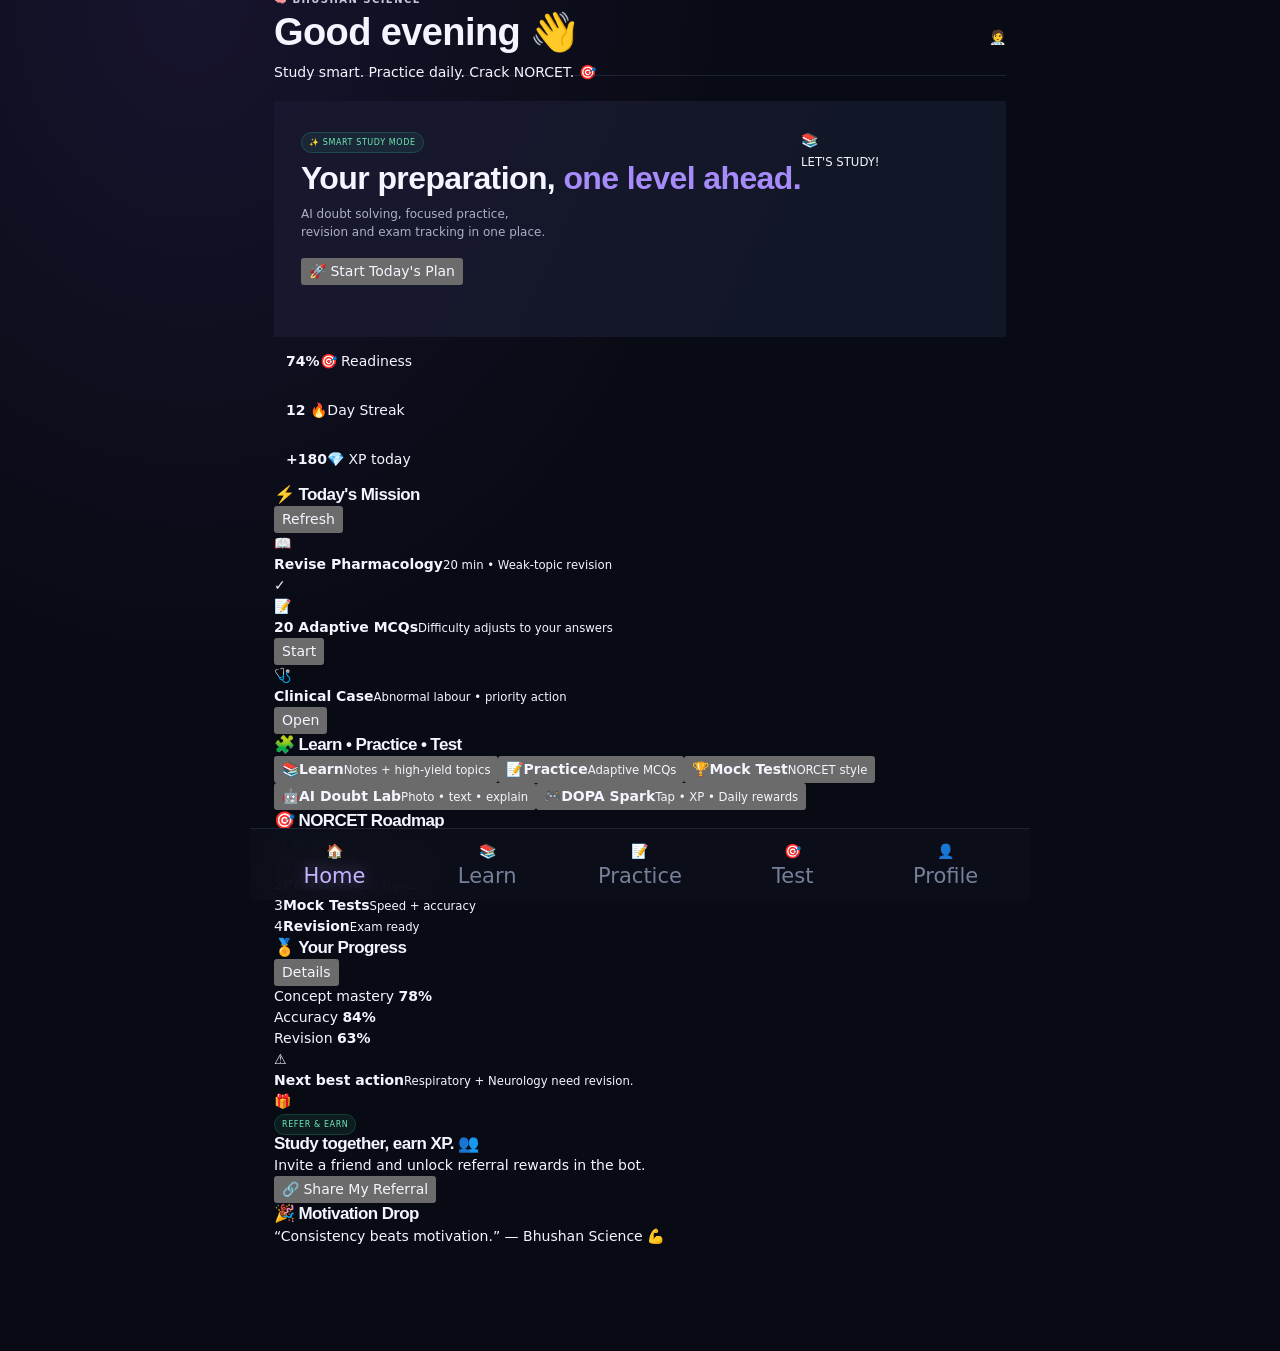
==== commit 597ed50f: "Add DOPA Spark game card to mini app" ====
--- a/webapp/index.html
+++ b/webapp/index.html
@@ -1,11 +1,11 @@
 <!doctype html><html lang="en"><head><meta charset="utf-8"><meta name="viewport" content="width=device-width,initial-scale=1,maximum-scale=1,user-scalable=no,viewport-fit=cover"><meta name="theme-color" content="#111827"><title>Bhushan Science • Smart Study</title><link rel="stylesheet" href="./style.css"><script src="https://telegram.org/js/telegram-web-app.js?63"></script></head><body>
-<div class="app-shell"><header class="topbar"><div><div class="eyebrow">🧠 BHUSHAN SCIENCE</div><h1 id="hello">Good evening 👋</h1><p>Study smart. Practice daily. Build strong concepts. 🎯</p></div><div class="avatar-sticker" id="avatar">🧠</div></header><main>
+<div class="app-shell"><header class="topbar"><div><div class="eyebrow">🧠 BHUSHAN SCIENCE</div><h1 id="hello">Good evening 👋</h1><p>Study smart. Practice daily. Crack NORCET. 🎯</p></div><div class="avatar-sticker" id="avatar">🧑‍⚕️</div></header><main>
 <section class="hero card"><div class="hero-copy"><span class="pill">✨ SMART STUDY MODE</span><h2>Your preparation, <span>one level ahead.</span></h2><p>AI doubt solving, focused practice, revision and exam tracking in one place.</p><button class="primary" data-action="study">🚀 Start Today's Plan</button></div><div class="gif-wrap"><img src="https://tenor.com/n0aozzNlOo2.gif" alt="Study motivation GIF" onerror="this.style.display='none'"><div class="gif-fallback">📚<br><small>LET'S STUDY!</small></div></div></section>
 <section class="stats-grid"><div class="stat card"><b>74%</b><span>🎯 Readiness</span></div><div class="stat card"><b>12 🔥</b><span>Day Streak</span></div><div class="stat card"><b id="xp">+180</b><span>💎 XP today</span></div></section>
-<section class="section"><div class="section-title"><h3>⚡ Today's Mission</h3><button class="link" data-action="refresh">Refresh</button></div><div class="mission card"><div class="mission-row"><span>📖</span><div><b>Revise Biology</b><small>20 min • Weak-topic revision</small></div><span class="check">✓</span></div><div class="progress"><i style="width:62%"></i></div><div class="mission-row"><span>📝</span><div><b>20 Adaptive MCQs</b><small>Difficulty adjusts to your answers</small></div><button class="mini" data-action="practice">Start</button></div><div class="mission-row"><span>💡</span><div><b>Concept Challenge</b><small>Apply today’s science concepts</small></div><button class="mini" data-action="concept">Open</button></div></div></section>
-<section class="section"><div class="section-title"><h3>🧩 Learn • Practice • Test</h3></div><div class="feature-grid"><button class="feature card" data-action="learn"><span>📚</span><b>Learn</b><small>Notes + high-yield topics</small></button><button class="feature card" data-action="practice"><span>📝</span><b>Practice</b><small>Adaptive MCQs</small></button><button class="feature card" data-action="test"><span>🏆</span><b>Mock Test</b><small>General science style</small></button><button class="feature card" data-action="ai"><span>🤖</span><b>AI Doubt Lab</b><small>Photo • text • explain</small></button></div></section>
-<section class="section"><div class="section-title"><h3>🎯 Study Roadmap</h3><span class="pill green">General Science</span></div><div class="roadmap card"><div><span class="done">✓</span><b>Foundation</b><small>Concepts</small></div><div><span class="active">2</span><b>Practice</b><small>Weak topics</small></div><div><span>3</span><b>Mock Tests</b><small>Speed + accuracy</small></div><div><span>4</span><b>Revision</b><small>Exam ready</small></div></div></section>
-<section class="section"><div class="section-title"><h3>🏅 Your Progress</h3><button class="link" data-action="analytics">Details</button></div><div class="analytics card"><div><label>Concept mastery <b>78%</b></label><div class="progress"><i style="width:78%"></i></div></div><div><label>Accuracy <b>84%</b></label><div class="progress"><i style="width:84%"></i></div></div><div><label>Revision <b>63%</b></label><div class="progress"><i style="width:63%"></i></div></div><div class="weak"><span>⚠️</span><div><b>Next best action</b><small>Biology + Chemistry need revision.</small></div></div></div></section>
+<section class="section"><div class="section-title"><h3>⚡ Today's Mission</h3><button class="link" data-action="refresh">Refresh</button></div><div class="mission card"><div class="mission-row"><span>📖</span><div><b>Revise Pharmacology</b><small>20 min • Weak-topic revision</small></div><span class="check">✓</span></div><div class="progress"><i style="width:62%"></i></div><div class="mission-row"><span>📝</span><div><b>20 Adaptive MCQs</b><small>Difficulty adjusts to your answers</small></div><button class="mini" data-action="practice">Start</button></div><div class="mission-row"><span>🩺</span><div><b>Clinical Case</b><small>Abnormal labour • priority action</small></div><button class="mini" data-action="case">Open</button></div></div></section>
+<section class="section"><div class="section-title"><h3>🧩 Learn • Practice • Test</h3></div><div class="feature-grid"><button class="feature card" data-action="learn"><span>📚</span><b>Learn</b><small>Notes + high-yield topics</small></button><button class="feature card" data-action="practice"><span>📝</span><b>Practice</b><small>Adaptive MCQs</small></button><button class="feature card" data-action="test"><span>🏆</span><b>Mock Test</b><small>NORCET style</small></button><button class="feature card" data-action="ai"><span>🤖</span><b>AI Doubt Lab</b><small>Photo • text • explain</small></button><button class="feature card" data-action="game"><span>🎮</span><b>DOPA Spark</b><small>Tap • XP • Daily rewards</small></button></div></section>
+<section class="section"><div class="section-title"><h3>🎯 NORCET Roadmap</h3><span class="pill green">B.Sc / GNM</span></div><div class="roadmap card"><div><span class="done">✓</span><b>Foundation</b><small>Concepts</small></div><div><span class="active">2</span><b>Practice</b><small>Weak topics</small></div><div><span>3</span><b>Mock Tests</b><small>Speed + accuracy</small></div><div><span>4</span><b>Revision</b><small>Exam ready</small></div></div></section>
+<section class="section"><div class="section-title"><h3>🏅 Your Progress</h3><button class="link" data-action="analytics">Details</button></div><div class="analytics card"><div><label>Concept mastery <b>78%</b></label><div class="progress"><i style="width:78%"></i></div></div><div><label>Accuracy <b>84%</b></label><div class="progress"><i style="width:84%"></i></div></div><div><label>Revision <b>63%</b></label><div class="progress"><i style="width:63%"></i></div></div><div class="weak"><span>⚠️</span><div><b>Next best action</b><small>Respiratory + Neurology need revision.</small></div></div></div></section>
 <section class="section"><div class="referral card"><div class="sticker">🎁</div><div><span class="pill gold">REFER & EARN</span><h3>Study together, earn XP. 👥</h3><p>Invite a friend and unlock referral rewards in the bot.</p><button class="primary" data-action="refer">🔗 Share My Referral</button></div></div></section>
 <section class="section"><div class="section-title"><h3>🎉 Motivation Drop</h3></div><div class="quote card">“Consistency beats motivation.” <span>— Bhushan Science 💪</span></div></section></main>
 <nav class="bottom-nav"><button class="nav active" data-tab="home">🏠<span>Home</span></button><button class="nav" data-tab="learn">📚<span>Learn</span></button><button class="nav" data-tab="practice">📝<span>Practice</span></button><button class="nav" data-tab="test">🎯<span>Test</span></button><button class="nav" data-tab="profile">👤<span>Profile</span></button></nav></div><div id="toast" class="toast">✨ Nice!</div><script src="./app.js"></script></body></html>
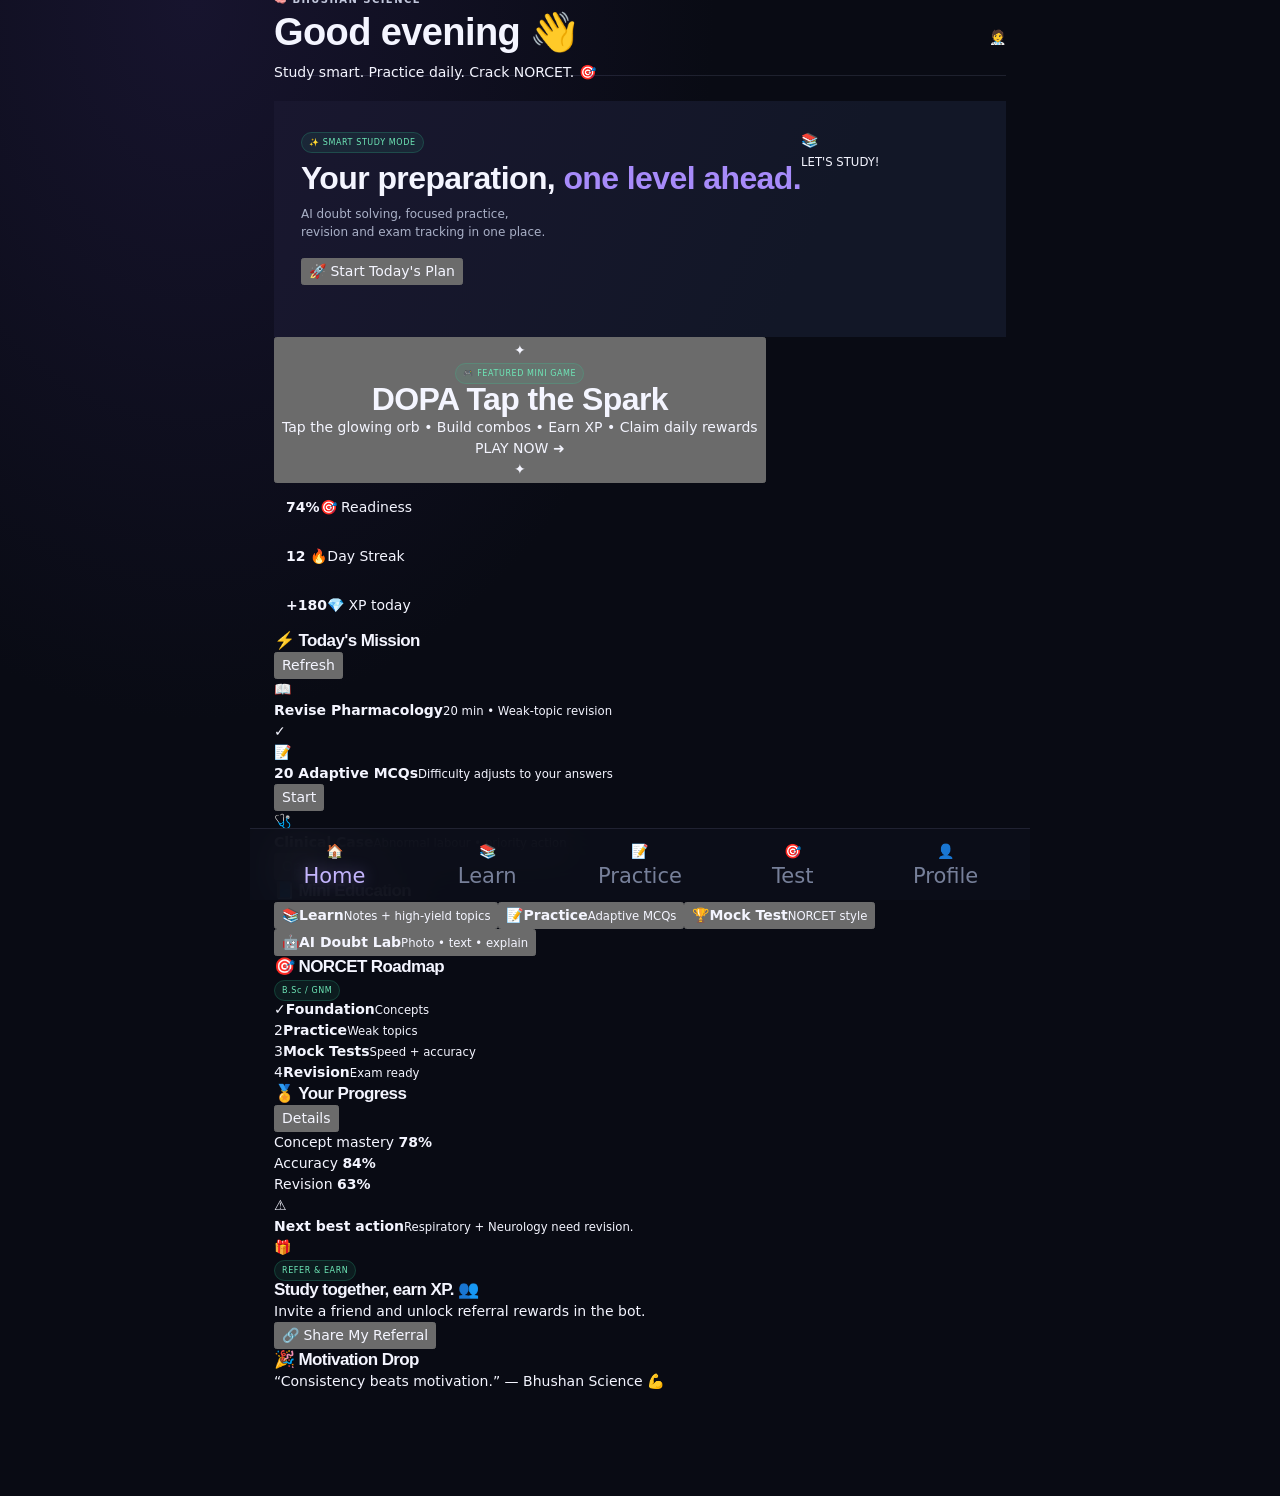
==== commit 081e3330: "Promote DOPA game as featured main section and group study tools" ====
--- a/webapp/index.html
+++ b/webapp/index.html
@@ -1,9 +1,10 @@
 <!doctype html><html lang="en"><head><meta charset="utf-8"><meta name="viewport" content="width=device-width,initial-scale=1,maximum-scale=1,user-scalable=no,viewport-fit=cover"><meta name="theme-color" content="#111827"><title>Bhushan Science • Smart Study</title><link rel="stylesheet" href="./style.css"><script src="https://telegram.org/js/telegram-web-app.js?63"></script></head><body>
 <div class="app-shell"><header class="topbar"><div><div class="eyebrow">🧠 BHUSHAN SCIENCE</div><h1 id="hello">Good evening 👋</h1><p>Study smart. Practice daily. Crack NORCET. 🎯</p></div><div class="avatar-sticker" id="avatar">🧑‍⚕️</div></header><main>
 <section class="hero card"><div class="hero-copy"><span class="pill">✨ SMART STUDY MODE</span><h2>Your preparation, <span>one level ahead.</span></h2><p>AI doubt solving, focused practice, revision and exam tracking in one place.</p><button class="primary" data-action="study">🚀 Start Today's Plan</button></div><div class="gif-wrap"><img src="https://tenor.com/n0aozzNlOo2.gif" alt="Study motivation GIF" onerror="this.style.display='none'"><div class="gif-fallback">📚<br><small>LET'S STUDY!</small></div></div></section>
+<section class="section game-section"><button class="game-banner card" data-action="game"><div class="game-glow">✦</div><div class="game-banner-copy"><span class="pill game-pill">🎮 FEATURED MINI GAME</span><h2>DOPA <span>Tap the Spark</span></h2><p>Tap the glowing orb • Build combos • Earn XP • Claim daily rewards</p><span class="game-cta">PLAY NOW <b>➜</b></span></div><div class="game-orb">✦</div></button></section>
 <section class="stats-grid"><div class="stat card"><b>74%</b><span>🎯 Readiness</span></div><div class="stat card"><b>12 🔥</b><span>Day Streak</span></div><div class="stat card"><b id="xp">+180</b><span>💎 XP today</span></div></section>
 <section class="section"><div class="section-title"><h3>⚡ Today's Mission</h3><button class="link" data-action="refresh">Refresh</button></div><div class="mission card"><div class="mission-row"><span>📖</span><div><b>Revise Pharmacology</b><small>20 min • Weak-topic revision</small></div><span class="check">✓</span></div><div class="progress"><i style="width:62%"></i></div><div class="mission-row"><span>📝</span><div><b>20 Adaptive MCQs</b><small>Difficulty adjusts to your answers</small></div><button class="mini" data-action="practice">Start</button></div><div class="mission-row"><span>🩺</span><div><b>Clinical Case</b><small>Abnormal labour • priority action</small></div><button class="mini" data-action="case">Open</button></div></div></section>
-<section class="section"><div class="section-title"><h3>🧩 Learn • Practice • Test</h3></div><div class="feature-grid"><button class="feature card" data-action="learn"><span>📚</span><b>Learn</b><small>Notes + high-yield topics</small></button><button class="feature card" data-action="practice"><span>📝</span><b>Practice</b><small>Adaptive MCQs</small></button><button class="feature card" data-action="test"><span>🏆</span><b>Mock Test</b><small>NORCET style</small></button><button class="feature card" data-action="ai"><span>🤖</span><b>AI Doubt Lab</b><small>Photo • text • explain</small></button><button class="feature card" data-action="game"><span>🎮</span><b>DOPA Spark</b><small>Tap • XP • Daily rewards</small></button></div></section>
+<section class="section"><div class="section-title"><h3>📘 Mini Education</h3></div><div class="feature-grid"><button class="feature card" data-action="learn"><span>📚</span><b>Learn</b><small>Notes + high-yield topics</small></button><button class="feature card" data-action="practice"><span>📝</span><b>Practice</b><small>Adaptive MCQs</small></button><button class="feature card" data-action="test"><span>🏆</span><b>Mock Test</b><small>NORCET style</small></button><button class="feature card" data-action="ai"><span>🤖</span><b>AI Doubt Lab</b><small>Photo • text • explain</small></button> </div></section>
 <section class="section"><div class="section-title"><h3>🎯 NORCET Roadmap</h3><span class="pill green">B.Sc / GNM</span></div><div class="roadmap card"><div><span class="done">✓</span><b>Foundation</b><small>Concepts</small></div><div><span class="active">2</span><b>Practice</b><small>Weak topics</small></div><div><span>3</span><b>Mock Tests</b><small>Speed + accuracy</small></div><div><span>4</span><b>Revision</b><small>Exam ready</small></div></div></section>
 <section class="section"><div class="section-title"><h3>🏅 Your Progress</h3><button class="link" data-action="analytics">Details</button></div><div class="analytics card"><div><label>Concept mastery <b>78%</b></label><div class="progress"><i style="width:78%"></i></div></div><div><label>Accuracy <b>84%</b></label><div class="progress"><i style="width:84%"></i></div></div><div><label>Revision <b>63%</b></label><div class="progress"><i style="width:63%"></i></div></div><div class="weak"><span>⚠️</span><div><b>Next best action</b><small>Respiratory + Neurology need revision.</small></div></div></div></section>
 <section class="section"><div class="referral card"><div class="sticker">🎁</div><div><span class="pill gold">REFER & EARN</span><h3>Study together, earn XP. 👥</h3><p>Invite a friend and unlock referral rewards in the bot.</p><button class="primary" data-action="refer">🔗 Share My Referral</button></div></div></section>
